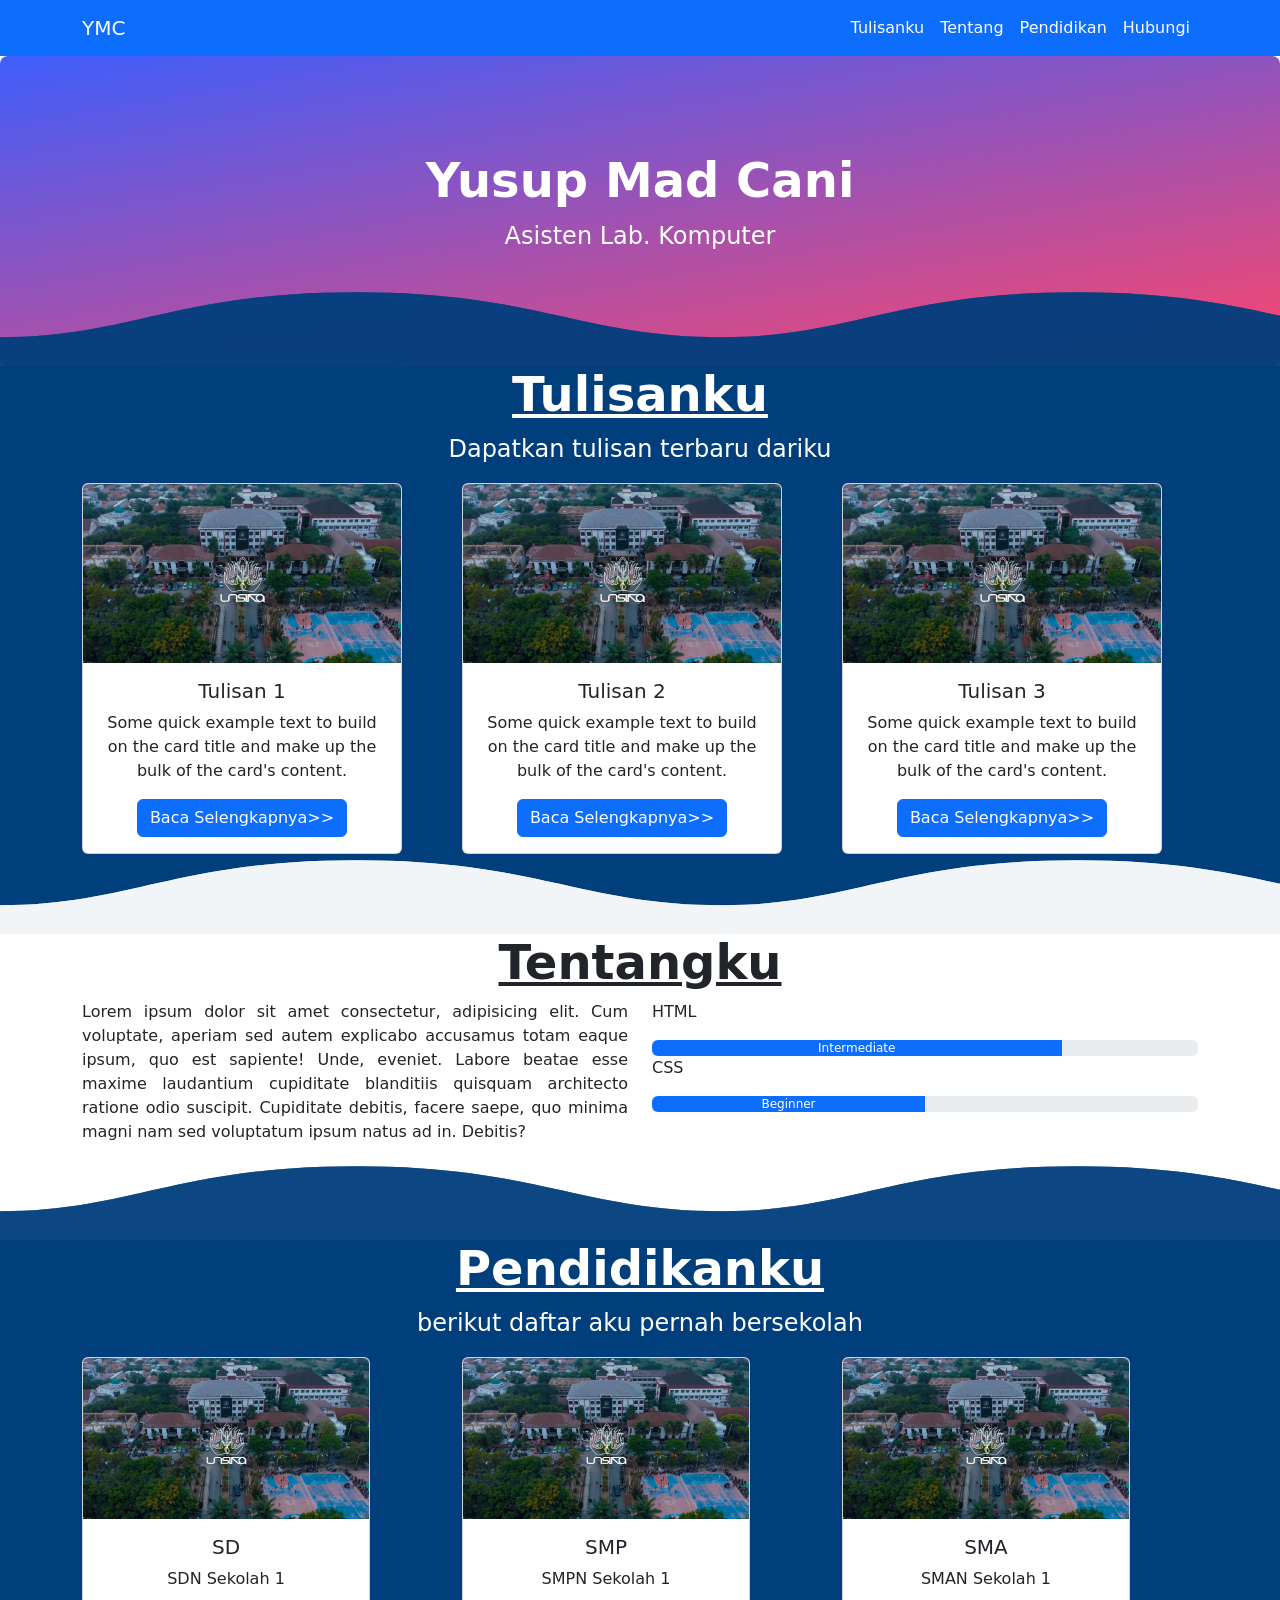
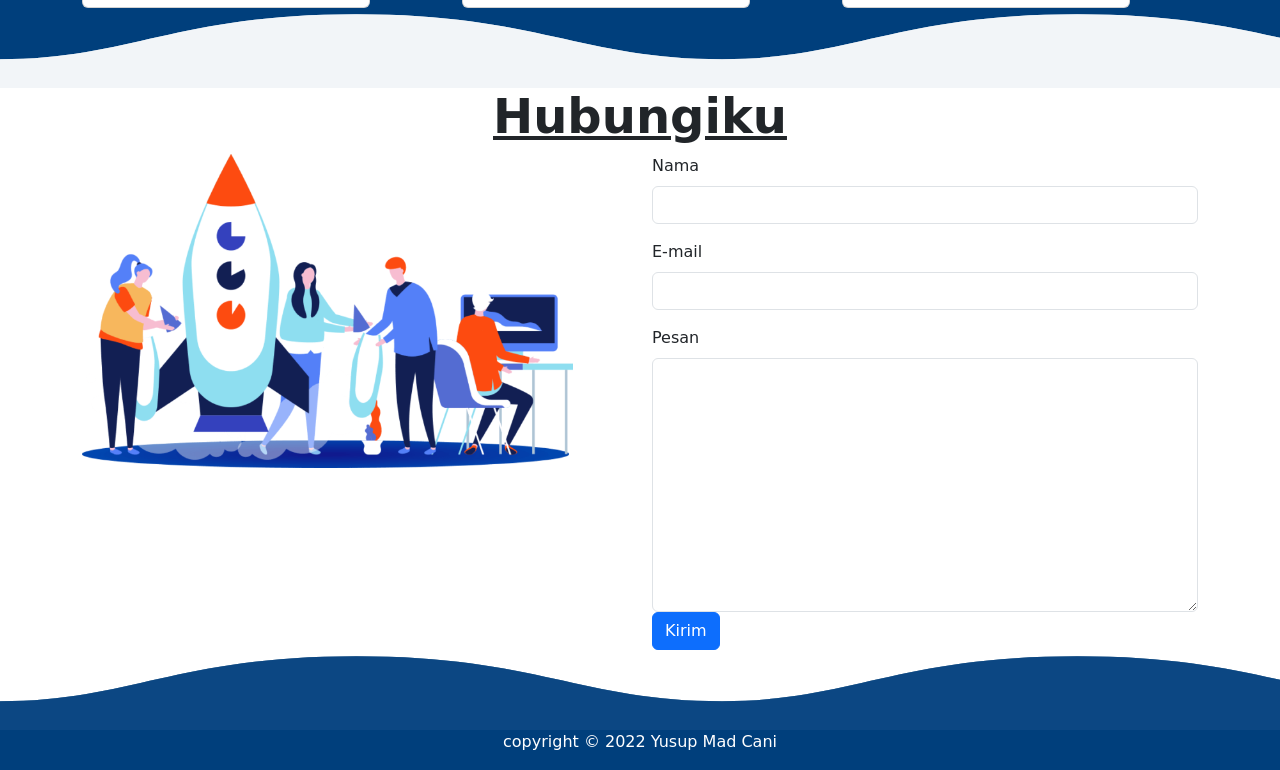
==== index.html @ 6b336295 "Add files via upload Upload file" ====
<!-- @format -->

<!DOCTYPE html>
<html lang="en">
  <head>
    <!-- Required meta tags -->
    <meta charset="utf-8" />
    <meta name="viewport" content="width=device-width, initial-scale=1" />

    <!-- Bootstrap CSS -->
    <link
      href="https://cdn.jsdelivr.net/npm/bootstrap@5.1.3/dist/css/bootstrap.min.css"
      rel="stylesheet"
      integrity="sha384-1BmE4kWBq78iYhFldvKuhfTAU6auU8tT94WrHftjDbrCEXSU1oBoqyl2QvZ6jIW3"
      crossorigin="anonymous"
    />
    <link rel="stylesheet" href="style.css" />
    <title>Yusup Mad Cani</title>
  </head>
  <body>
    <!-- Navbar -->
    <nav class="navbar navbar-expand-lg navbar-dark bg-primary">
      <div class="container-fluid container">
        <a class="navbar-brand" href="#">YMC</a>
        <button
          class="navbar-toggler"
          type="button"
          data-bs-toggle="collapse"
          data-bs-target="#navbarNavAltMarkup"
          aria-controls="navbarNavAltMarkup"
          aria-expanded="false"
          aria-label="Toggle navigation"
        >
          <span class="navbar-toggler-icon"></span>
        </button>
        <div class="collapse navbar-collapse" id="navbarNavAltMarkup">
          <div class="navbar-nav ms-auto">
            <a class="nav-link" href="#tulisanku">Tulisanku</a>
            <a class="nav-link" href="#tentang">Tentang</a>
            <a class="nav-link" href="#pendidikan">Pendidikan</a>
            <a class="nav-link" href="#hubungi">Hubungi</a>
          </div>
        </div>
      </div>
    </nav>

    <!-- Jumbotron -->
    <div class="p-5 mb-4 bg-light rounded-3 Jumbotron">
      <div class="container-fluid py-5 text-center text-white">
        <h1 class="display-5 fw-bold">Yusup Mad Cani</h1>
        <p class="col-md fs-4">Asisten Lab. Komputer</p>
      </div>
    </div>
    <div class="ocean">
      <div class="wave"></div>
      <div class="wave"></div>
      <div class="wave"></div>
    </div>
    <!--End Jumbotron-->

    <!-- Tulisanku -->
    <div class="tulisanku" id="tulisanku">
      <div class="container">
        <div class="row text-center text-white">
          <h1 class="display-5 fw-bold" style="text-decoration: underline">
            Tulisanku
          </h1>
          <p class="fs-4">Dapatkan tulisan terbaru dariku</p>
        </div>
        <div class="row text-center">
          <div class="col-md-4">
            <div class="card" style="width: 20rem">
              <img src="img/gambar1.png" class="card-img-top" alt="..." />
              <div class="card-body">
                <h5 class="card-title">Tulisan 1</h5>
                <p class="card-text">
                  Some quick example text to build on the card title and make up
                  the bulk of the card's content.
                </p>
                <a href="#" class="btn btn-primary">Baca Selengkapnya>></a>
              </div>
            </div>
          </div>
          <div class="col-md-4">
            <div class="card" style="width: 20rem">
              <img src="img/gambar1.png" class="card-img-top" alt="..." />
              <div class="card-body">
                <h5 class="card-title">Tulisan 2</h5>
                <p class="card-text">
                  Some quick example text to build on the card title and make up
                  the bulk of the card's content.
                </p>
                <a href="#" class="btn btn-primary">Baca Selengkapnya>></a>
              </div>
            </div>
          </div>
          <div class="col-md-4">
            <div class="card" style="width: 20rem">
              <img src="img/gambar1.png" class="card-img-top" alt="..." />
              <div class="card-body">
                <h5 class="card-title">Tulisan 3</h5>
                <p class="card-text">
                  Some quick example text to build on the card title and make up
                  the bulk of the card's content.
                </p>
                <a href="#" class="btn btn-primary">Baca Selengkapnya>></a>
              </div>
            </div>
          </div>
        </div>
      </div>
      <div class="ocean2">
        <div class="wave2"></div>
        <div class="wave2"></div>
        <div class="wave2"></div>
      </div>
    </div>
    <!-- Akhir Tulisanku -->

    <!-- Tentang -->
    <div class="tentang" id="tentang">
      <div class="container">
        <div class="row text-center">
          <h1 class="display-5 fw-bold" style="text-decoration: underline">
            Tentangku
          </h1>
        </div>
        <div class="row">
          <div class="col-md-6">
            <p style="text-align: justify !important">
              Lorem ipsum dolor sit amet consectetur, adipisicing elit. Cum
              voluptate, aperiam sed autem explicabo accusamus totam eaque
              ipsum, quo est sapiente! Unde, eveniet. Labore beatae esse maxime
              laudantium cupiditate blanditiis quisquam architecto ratione odio
              suscipit. Cupiditate debitis, facere saepe, quo minima magni nam
              sed voluptatum ipsum natus ad in. Debitis?
            </p>
          </div>
          <div class="col-md-6">
            <p>HTML</p>
            <div class="progress">
              <div
                class="progress-bar"
                role="progressbar"
                style="width: 75%"
                aria-valuenow="75"
                aria-valuemin="0"
                aria-valuemax="100"
              >
                Intermediate
              </div>
            </div>
            <p>CSS</p>
            <div class="progress">
              <div
                class="progress-bar"
                role="progressbar"
                style="width: 50%"
                aria-valuenow="50"
                aria-valuemin="0"
                aria-valuemax="100"
              >
                Beginner
              </div>
            </div>
          </div>
        </div>
      </div>
      <div class="ocean2">
        <div class="wave"></div>
        <div class="wave"></div>
        <div class="wave"></div>
      </div>
    </div>
    <!-- Akhir Tentang -->

    <!-- Pendidikan -->
    <div class="Pendidikan" id="pendidikan">
      <div class="container">
        <div class="row text-center text-white">
          <h1 class="display-5 fw-bold" style="text-decoration: underline">
            Pendidikanku
          </h1>
          <p class="fs-4">berikut daftar aku pernah bersekolah</p>
        </div>
        <div class="row text-center">
          <div class="col-md-4">
            <div class="card" style="width: 18rem">
              <img src="img/gambar1.png" class="card-img-top" alt="..." />
              <div class="card-body">
                <h5 class="card-title">SD</h5>
                <p class="card-text">SDN Sekolah 1</p>
              </div>
            </div>
          </div>
          <div class="col-md-4">
            <div class="card" style="width: 18rem">
              <img src="img/gambar1.png" class="card-img-top" alt="..." />
              <div class="card-body">
                <h5 class="card-title">SMP</h5>
                <p class="card-text">SMPN Sekolah 1</p>
              </div>
            </div>
          </div>
          <div class="col-md-4">
            <div class="card" style="width: 18rem">
              <img src="img/gambar1.png" class="card-img-top" alt="..." />
              <div class="card-body">
                <h5 class="card-title">SMA</h5>
                <p class="card-text">SMAN Sekolah 1</p>
              </div>
            </div>
          </div>
        </div>
      </div>
      <div class="ocean2">
        <div class="wave2"></div>
        <div class="wave2"></div>
        <div class="wave2"></div>
      </div>
    </div>
    <!-- Akhir Pendidikan -->
    <!-- Hubungiku -->
    <div class="hubungi" id="hubungi">
      <div class="container">
        <div class="row text-center">
          <h1 class="display-5 fw-bold" style="text-decoration: underline">
            Hubungiku
          </h1>
        </div>
        <div class="row">
          <div class="col-md-6">
            <img src="img/gambar2.png" alt="" width="90%" />
          </div>
          <div class="col-md-6">
            <form>
              <div class="mb-3">
                <label for="exampleInputEmail1" class="form-label">Nama</label>
                <input
                  type="text"
                  class="form-control"
                  id="exampleInputEmail1"
                  aria-describedby="emailHelp"
                />
              </div>
              <div class="mb-3">
                <label for="exampleInputPassword1" class="form-label"
                  >E-mail</label
                >
                <input
                  type="email"
                  class="form-control"
                  id="exampleInputPassword1"
                />
              </div>
              <label for="exampleInputEmail1" class="form-label">Pesan</label>
              <textarea
                class="form-control"
                name="pesan"
                id="pesan"
                cols="30"
                rows="10"
              ></textarea>
              <button type="submit" class="btn btn-primary">Kirim</button>
            </form>
          </div>
        </div>
      </div>
      <div class="ocean2">
        <div class="wave"></div>
        <div class="wave"></div>
        <div class="wave"></div>
      </div>
    </div>
    <!-- Hubungiku -->
    <footer>
      <div class="row text-center text-white">
        <p>copyright &copy; 2022 Yusup Mad Cani</p>
      </div>
    </footer>

    <!-- Option 1: Bootstrap Bundle with Popper -->
    <script
      src="https://cdn.jsdelivr.net/npm/bootstrap@5.1.3/dist/js/bootstrap.bundle.min.js"
      integrity="sha384-ka7Sk0Gln4gmtz2MlQnikT1wXgYsOg+OMhuP+IlRH9sENBO0LRn5q+8nbTov4+1p"
      crossorigin="anonymous"
    ></script>
  </body>
</html>
---- style.css ----
/** @format */
body {
  overflow-x: hidden !important;
}

.nav-link {
  color: #fff !important;
}

.Jumbotron {
  background: rgb(63, 94, 251);
  background: linear-gradient(
    170deg,
    rgba(63, 94, 251, 1) 0%,
    rgba(252, 70, 107, 1) 100%
  );
}

.ocean {
  height: 80px; /* change the height of the waves here */
  width: 100%;
  position: relative;
  bottom: 0;
  left: 0;
  right: 0;
  overflow-x: hidden;
  margin-top: -104px !important;
}
.ocean2 {
  height: 80px; /* change the height of the waves here */
  width: 100%;
  position: relative;
  bottom: 0;
  left: 0;
  right: 0;
  overflow-x: hidden;
}

.wave2 {
  background: url("data:image/svg+xml,%3Csvg xmlns='http://www.w3.org/2000/svg' viewBox='0 0 800 88.7'%3E%3Cpath d='M800 56.9c-155.5 0-204.9-50-405.5-49.9-200 0-250 49.9-394.5 49.9v31.8h800v-.2-31.6z' fill='%23fff'/%3E%3C/svg%3E");
  position: absolute;
  width: 200%;
  height: 100%;
  animation: wave 10s -3s linear infinite;
  transform: translate3d(0, 0, 0);
  opacity: 0.8;
}
.wave {
  background: url("data:image/svg+xml,%3Csvg xmlns='http://www.w3.org/2000/svg' viewBox='0 0 800 88.7'%3E%3Cpath d='M800 56.9c-155.5 0-204.9-50-405.5-49.9-200 0-250 49.9-394.5 49.9v31.8h800v-.2-31.6z' fill='%23003F7C'/%3E%3C/svg%3E");
  position: absolute;
  width: 200%;
  height: 100%;
  animation: wave 10s -3s linear infinite;
  transform: translate3d(0, 0, 0);
  opacity: 0.8;
}

.wave:nth-of-type(2),
.wave2:nth-of-type(2) {
  bottom: 0;
  animation: wave 18s linear reverse infinite;
  opacity: 0.5;
}

.wave:nth-of-type(3),
.wave2:nth-of-type(3) {
  bottom: 0;
  animation: wave 20s -1s linear infinite;
  opacity: 0.5;
}

@keyframes wave {
  0% {
    transform: translateX(0);
  }
  50% {
    transform: translateX(-25%);
  }
  100% {
    transform: translateX(-50%);
  }
}

@keyframes wave2 {
  0% {
    transform: translateX(0);
  }
  50% {
    transform: translateX(-25%);
  }
  100% {
    transform: translateX(-50%);
  }
}

.tulisanku,
.Pendidikan,
footer {
  background-color: #003f7c;
}
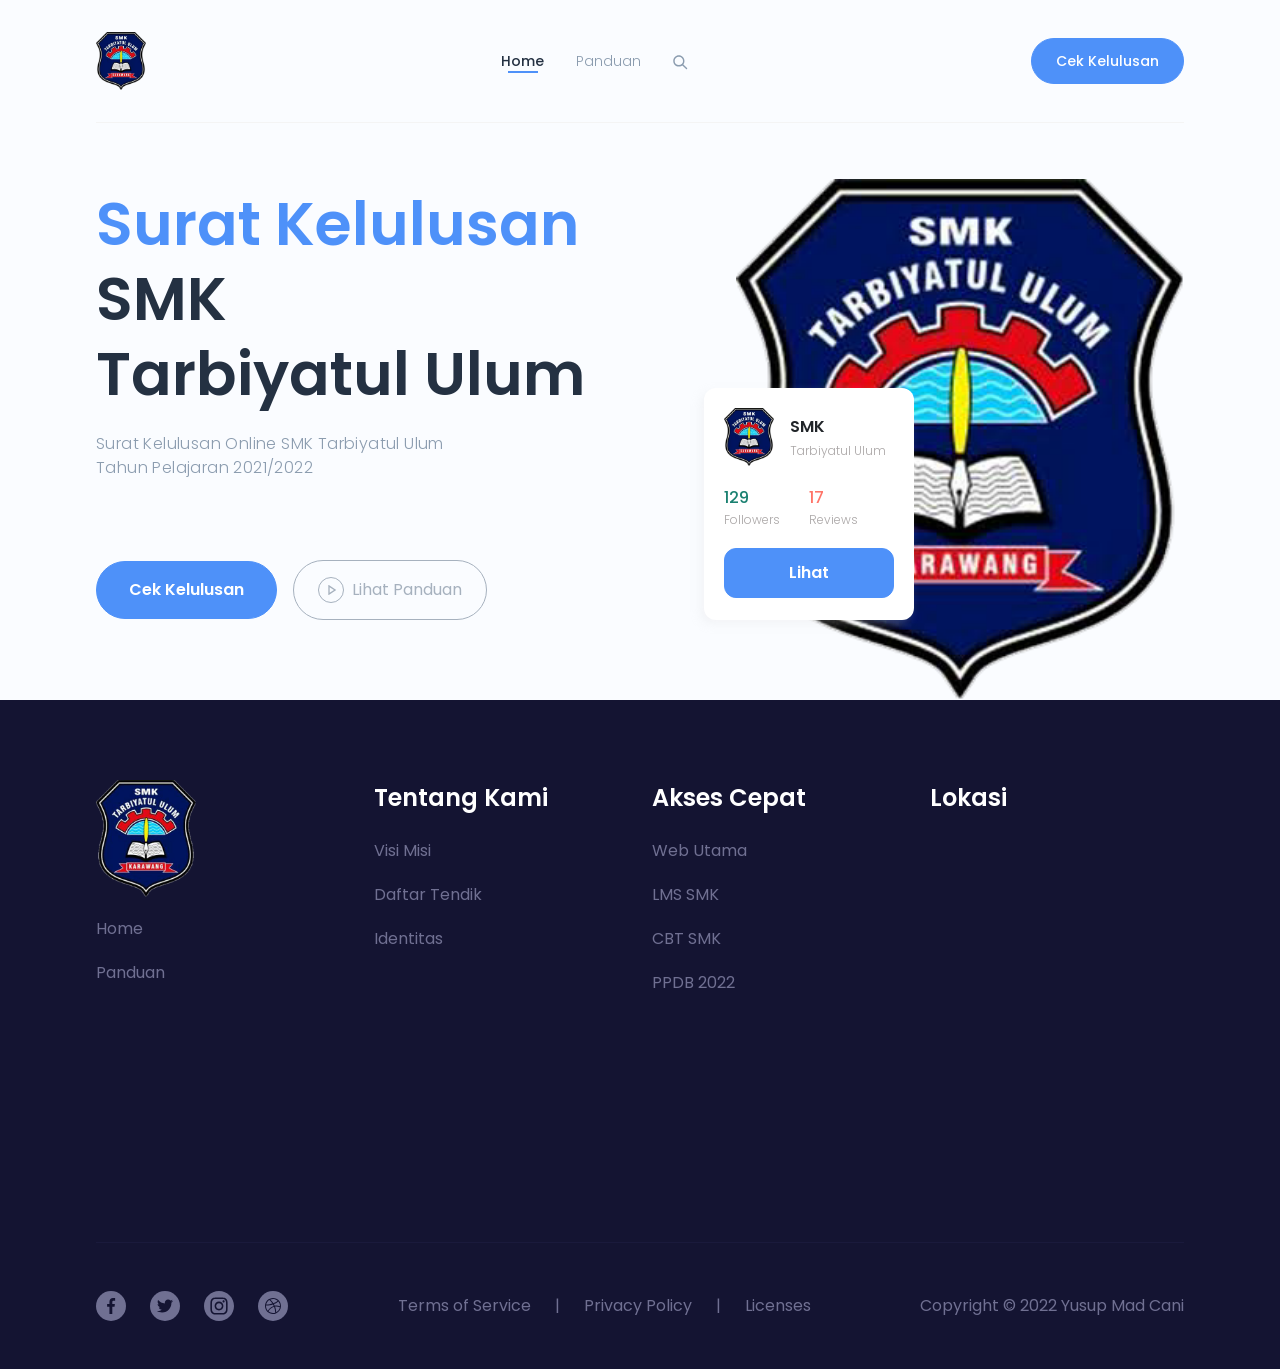
==== commit 732b6e5b: "Add files via upload" ====
--- a/index.html
+++ b/index.html
@@ -3,286 +3,1066 @@
 <!DOCTYPE html>
 <html lang="en">
   <head>
-    <!-- Required meta tags -->
-    <meta charset="utf-8" />
-    <meta name="viewport" content="width=device-width, initial-scale=1" />
-
-    <!-- Bootstrap CSS -->
+    <meta charset="UTF-8" />
+    <meta name="viewport" content="width=device-width, initial-scale=1.0" />
+    <link rel="shortcut icon" href="img/logo.png" />
+    <meta
+      name="keywords"
+      content="SKL SMK Tarbiyatul Ulum, SMK Tarbiyatul Ulum, SKL, Tarum"
+    />
+    <meta
+      name="description"
+      content="Surat Kelulusan SMK Tarbiyatul Ulum Tahun Pelajaran 2021/2022"
+    />
+    <title>SKL - SMK Tarbiyatul Ulum</title>
     <link
-      href="https://cdn.jsdelivr.net/npm/bootstrap@5.1.3/dist/css/bootstrap.min.css"
+      href="https://cdn.jsdelivr.net/npm/bootstrap@5.0.0-beta2/dist/css/bootstrap.min.css"
       rel="stylesheet"
-      integrity="sha384-1BmE4kWBq78iYhFldvKuhfTAU6auU8tT94WrHftjDbrCEXSU1oBoqyl2QvZ6jIW3"
+      integrity="sha384-BmbxuPwQa2lc/FVzBcNJ7UAyJxM6wuqIj61tLrc4wSX0szH/Ev+nYRRuWlolflfl"
       crossorigin="anonymous"
     />
-    <link rel="stylesheet" href="style.css" />
-    <title>Yusup Mad Cani</title>
   </head>
   <body>
-    <!-- Navbar -->
-    <nav class="navbar navbar-expand-lg navbar-dark bg-primary">
-      <div class="container-fluid container">
-        <a class="navbar-brand" href="#">YMC</a>
-        <button
-          class="navbar-toggler"
-          type="button"
-          data-bs-toggle="collapse"
-          data-bs-target="#navbarNavAltMarkup"
-          aria-controls="navbarNavAltMarkup"
-          aria-expanded="false"
-          aria-label="Toggle navigation"
-        >
-          <span class="navbar-toggler-icon"></span>
-        </button>
-        <div class="collapse navbar-collapse" id="navbarNavAltMarkup">
-          <div class="navbar-nav ms-auto">
-            <a class="nav-link" href="#tulisanku">Tulisanku</a>
-            <a class="nav-link" href="#tentang">Tentang</a>
-            <a class="nav-link" href="#pendidikan">Pendidikan</a>
-            <a class="nav-link" href="#hubungi">Hubungi</a>
-          </div>
-        </div>
-      </div>
-    </nav>
-
-    <!-- Jumbotron -->
-    <div class="p-5 mb-4 bg-light rounded-3 Jumbotron">
-      <div class="container-fluid py-5 text-center text-white">
-        <h1 class="display-5 fw-bold">Yusup Mad Cani</h1>
-        <p class="col-md fs-4">Asisten Lab. Komputer</p>
-      </div>
-    </div>
-    <div class="ocean">
-      <div class="wave"></div>
-      <div class="wave"></div>
-      <div class="wave"></div>
-    </div>
-    <!--End Jumbotron-->
-
-    <!-- Tulisanku -->
-    <div class="tulisanku" id="tulisanku">
-      <div class="container">
-        <div class="row text-center text-white">
-          <h1 class="display-5 fw-bold" style="text-decoration: underline">
-            Tulisanku
-          </h1>
-          <p class="fs-4">Dapatkan tulisan terbaru dariku</p>
-        </div>
-        <div class="row text-center">
-          <div class="col-md-4">
-            <div class="card" style="width: 20rem">
-              <img src="img/gambar1.png" class="card-img-top" alt="..." />
-              <div class="card-body">
-                <h5 class="card-title">Tulisan 1</h5>
-                <p class="card-text">
-                  Some quick example text to build on the card title and make up
-                  the bulk of the card's content.
-                </p>
-                <a href="#" class="btn btn-primary">Baca Selengkapnya>></a>
+    <section
+      class="h-100 w-100"
+      style="
+        box-sizing: border-box;
+        position: relative;
+        background-color: #fafcff;
+      "
+    >
+      <style>
+        @import url("https://fonts.googleapis.com/css2?family=Poppins:ital,wght@0,100;0,200;0,300;0,400;0,500;0,600;0,700;0,800;0,900;1,100;1,200;1,300;1,400;1,500;1,600;1,700;1,800;1,900&display=swap");
+
+        .header-3-3 .modal-backdrop.show {
+          background-color: #000;
+          opacity: 0.6;
+        }
+
+        .header-3-3 .modal-item.modal {
+          top: 2rem;
+        }
+
+        .header-3-3 .navbar {
+          padding: 2rem 2rem;
+        }
+
+        .header-3-3 .navbar-light .navbar-nav .nav-link {
+          font: 300 0.875rem/1.5rem Poppins, sans-serif;
+          color: #8b9caf;
+          padding: 0rem 1.25rem 0rem 0rem;
+          margin-right: 0;
+          margin-left: 0;
+        }
+
+        .header-3-3 .navbar-light .navbar-nav .nav-link:hover {
+          font: 500 0.875rem/1.5rem Poppins, sans-serif;
+          color: #243142;
+        }
+
+        .header-3-3 .navbar-light .navbar-nav .active {
+          position: relative;
+          width: fit-content;
+        }
+
+        .header-3-3 .navbar-light .navbar-nav .active > .nav-link,
+        .header-3-3 .navbar-light .navbar-nav .nav-link.active,
+        .header-3-3 .navbar-light .navbar-nav .nav-link.show,
+        .header-3-3 .navbar-light .navbar-nav .show > .nav-link {
+          font-weight: 500;
+        }
+
+        .header-3-3 .navbar-light .navbar-toggler-icon {
+          background-image: urlurl(
+            "data:image/svg+xml,%3csvg xmlns='http://www.w3.org/2000/svg' viewBox='0 0 30 30'%3e%3cpath stroke='rgba%280, 0, 0, 0.55%29' stroke-linecap='round' stroke-miterlimit='10' stroke-width='2' d='M4 7h22M4 15h22M4 23h22'/%3e%3c/svg%3e"
+          );
+        }
+
+        .header-3-3 .btn:focus,
+        .header-3-3 .btn:active {
+          outline: none !important;
+        }
+
+        .header-3-3 .btn-fill {
+          font: 500 0.875rem/1.25rem Poppins, sans-serif;
+          border: 1px solid #4e91f9;
+          background-color: #4e91f9;
+          border-radius: 999px;
+          padding: 0.75rem 1.5rem;
+          transition: 0.3s;
+        }
+
+        .header-3-3 .btn-fill:hover {
+          background-color: #6da4f9;
+          border: 1px solid #6da4f9;
+        }
+
+        .header-3-3 .btn-no-fill {
+          font: 500 0.875rem/1.25rem Poppins, sans-serif;
+          color: #8b9caf;
+          padding: 0.75rem 2rem;
+        }
+
+        .header-3-3 .btn-no-fill:hover {
+          color: #243142;
+        }
+
+        .header-3-3 .modal-item .modal-dialog .modal-content {
+          border-radius: 8px;
+        }
+
+        .header-3-3 .responsive li {
+          padding: 1rem;
+        }
+
+        .header-3-3 .hr {
+          padding-left: 2rem;
+          padding-right: 2rem;
+        }
+
+        .header-3-3 .hero {
+          padding: 4rem 2rem;
+        }
+
+        .header-3-3 .left-column {
+          margin-bottom: 0.75rem;
+          width: 100%;
+        }
+
+        .header-3-3 .title-text-big {
+          font: 600 2.25rem / normal Poppins, sans-serif;
+          margin-bottom: 1.25rem;
+          color: #243142;
+        }
+
+        .header-3-3 .text-caption {
+          font: 300 1rem/1.5rem Poppins, sans-serif;
+          letter-spacing: 0.025em;
+          color: #8b9caf;
+          margin-bottom: 5rem;
+        }
+
+        .header-3-3 .btn-get {
+          font: 600 1rem/1.5rem Poppins, sans-serif;
+          padding: 1rem 2rem;
+          border-radius: 999px;
+          border: 1px solid #4e91f9;
+          background-color: #4e91f9;
+          transition: 0.3s;
+        }
+
+        .header-3-3 .btn-get:hover {
+          background-color: #6da4f9;
+          border: 1px solid #6da4f9;
+        }
+
+        .header-3-3 .btn-outline {
+          font: 400 1rem/1.5rem Poppins, sans-serif;
+          padding: 1rem 1.5rem;
+          border-radius: 999px;
+          background-color: transparent;
+          border: 1px solid #a6b1be;
+          color: #a6b1be;
+          transition: 0.3s;
+        }
+
+        .header-3-3 .btn-outline:hover {
+          border: 1px solid #6da4f9;
+          color: #6da4f9;
+        }
+
+        .header-3-3 .btn-outline:hover div path {
+          fill: #6da4f9;
+        }
+
+        .header-3-3 .btn-outline:hover div rect {
+          stroke: #6da4f9;
+        }
+
+        .header-3-3 .right-column {
+          width: 100%;
+        }
+
+        .header-3-3 .hero-right {
+          right: 2rem;
+          bottom: 0;
+        }
+
+        .header-3-3 .card-outer {
+          padding-left: 0;
+          z-index: 1;
+        }
+
+        .header-3-3 .card {
+          transition: 0.4s;
+          top: 0px;
+          left: 0px;
+          background-color: #ffffff;
+          padding: 1.25rem;
+          border-radius: 0.75rem;
+          width: 100%;
+          margin-top: 2.5rem;
+          box-shadow: -4px 4px 10px 0px rgba(224, 224, 224, 0.25);
+        }
+
+        .header-3-3 .card:hover {
+          top: -3px;
+          left: -3px;
+          transition: 0.4s;
+          box-shadow: -4px 8px 15px 0px rgba(167, 167, 167, 0.25);
+        }
+
+        .header-3-3 .card-name {
+          font: 600 1rem/1.5rem Poppins, sans-serif;
+          margin-bottom: 0.25rem;
+        }
+
+        .header-3-3 .card-job {
+          font: 300 0.75rem/1rem Poppins, sans-serif;
+          color: #aaa6a6;
+          margin-bottom: 0;
+        }
+
+        .header-3-3 .card-price-left {
+          font: 500 1rem/1.5rem Poppins, sans-serif;
+          margin-bottom: 0.125rem;
+          color: #1b8171;
+        }
+
+        .header-3-3 .card-caption {
+          font: 300 0.75rem/1rem Poppins, sans-serif;
+          color: #aaa6a6;
+          margin-bottom: 0;
+        }
+
+        .header-3-3 .card-price-right {
+          font: 500 1rem/1.5rem Poppins, sans-serif;
+          margin-bottom: 0.125rem;
+          color: #ff7468;
+        }
+
+        .header-3-3 .btn-hire {
+          font: 600 1rem/1.5rem Poppins, sans-serif;
+          padding: 0.75rem 4rem;
+          border-radius: 0.75rem;
+          margin-bottom: 0.125rem;
+          border: 1px solid #4e91f9;
+          background-color: #4e91f9;
+          transition: 0.3s;
+        }
+
+        .header-3-3 .btn-hire:hover {
+          background-color: #6da4f9;
+          border: 1px solid #6da4f9;
+        }
+
+        .header-3-3 .form {
+          border-radius: 999px;
+          background-color: #eef4fd;
+          box-sizing: border-box;
+          font-size: 14px;
+          padding: 0rem 1rem;
+          padding-right: 0.5rem;
+          outline: none;
+        }
+
+        .header-3-3 .form div input[type="text"] {
+          background-color: #eef4fd;
+          box-sizing: border-box;
+          font-size: 14px;
+          padding: 0rem 0.5rem;
+          outline: none;
+          width: 100%;
+        }
+
+        .header-3-3 .center-search {
+          bottom: 0.5rem;
+        }
+
+        @media (min-width: 576px) {
+          .header-3-3 .modal-item .modal-dialog {
+            max-width: 95%;
+            border-radius: 12px;
+          }
+
+          .header-3-3 .navbar {
+            padding: 2rem;
+          }
+
+          .header-3-3 .title-text-big {
+            font-size: 3rem;
+            line-height: 1.2;
+          }
+        }
+
+        @media (min-width: 768px) {
+          .header-3-3 .navbar {
+            padding: 2rem 4rem;
+          }
+
+          .header-3-3 .hr {
+            padding-left: 4rem;
+            padding-right: 4rem;
+          }
+
+          .header-3-3 .hero {
+            padding: 4rem;
+          }
+
+          .header-3-3 .left-column {
+            margin-bottom: 3rem;
+          }
+
+          .header-3-3 .hero-right {
+            right: 4rem;
+          }
+
+          .header-3-3 .card {
+            margin-left: auto;
+            margin-top: 0;
+          }
+        }
+
+        @media (min-width: 992px) {
+          .header-3-3 .navbar-light .navbar-nav .active:before {
+            content: "";
+            position: absolute;
+            margin-left: auto;
+            margin-right: auto;
+            left: 0;
+            right: 0;
+            text-align: center;
+            bottom: 0;
+            height: 0px;
+            width: 80%;
+            /* or 100px */
+            border-bottom: 2px solid #4e91f9;
+          }
+
+          .header-3-3 .navbar {
+            padding: 2rem 6rem;
+          }
+
+          .header-3-3 .navbar-light .navbar-nav .nav-link {
+            padding: 0;
+            margin-right: 1rem;
+            margin-left: 1rem;
+          }
+
+          .header-3-3 .navbar-light .navbar-nav .active:before {
+            width: 40%;
+          }
+
+          .header-3-3 .hr {
+            padding-left: 6rem;
+            padding-right: 6rem;
+          }
+
+          .header-3-3 .hero {
+            padding: 4rem 6rem 5rem;
+          }
+
+          .header-3-3 .left-column {
+            width: 50%;
+            margin-bottom: 0;
+          }
+
+          .header-3-3 .title-text-big {
+            font-size: 3.75rem;
+            line-height: 1.25;
+          }
+
+          .header-3-3 .right-column {
+            width: 50%;
+          }
+
+          .header-3-3 .hero-right {
+            right: 6rem;
+          }
+
+          .header-3-3 .card-outer {
+            padding-left: 4rem;
+          }
+
+          .header-3-3 .center-search {
+            left: 48%;
+            top: 50%;
+            bottom: auto;
+            transform: translate(-48%, -50%);
+          }
+
+          .header-3-3 .form {
+            width: 340px;
+          }
+        }
+
+        @media (max-width: 1023px) {
+          .header-3-3 .form div input[type="text"] {
+            width: 100%;
+          }
+        }
+      </style>
+      <div
+        class="header-3-3 container-xxl mx-auto p-0 position-relative"
+        style="font-family: 'Poppins', sans-serif"
+      >
+        <nav class="navbar navbar-expand-lg navbar-light">
+          <a href="index.html">
+            <img
+              style="margin-right: 0.75rem"
+              src="img/logo.png"
+              alt="Logo SMK"
+              width="50"
+            />
+          </a>
+          <button
+            class="navbar-toggler border-0"
+            type="button"
+            data-bs-toggle="modal"
+            data-bs-target="#targetModal-item"
+          >
+            <span class="navbar-toggler-icon"></span>
+          </button>
+
+          <div
+            class="modal-item modal fade"
+            id="targetModal-item"
+            tabindex="-1"
+            role="dialog"
+            aria-labelledby="targetModalLabel"
+            aria-hidden="true"
+          >
+            <div class="modal-dialog" role="document">
+              <div class="modal-content bg-white border-0">
+                <div
+                  class="modal-header border-0"
+                  style="padding: 2rem; padding-bottom: 0"
+                >
+                  <a class="modal-title" id="targetModalLabel">
+                    <img
+                      style="margin-top: 0.5rem"
+                      src="img/logo.png"
+                      alt="Logo SMK"
+                      width="50"
+                    />
+                  </a>
+                  <button
+                    type="button"
+                    class="close btn-close text-white"
+                    data-bs-dismiss="modal"
+                    aria-label="Close"
+                  ></button>
+                </div>
+                <div
+                  class="modal-body"
+                  style="padding: 2rem; padding-top: 0; padding-bottom: 0"
+                >
+                  <ul class="navbar-nav responsive me-auto mt-2 mt-lg-0">
+                    <li class="nav-item active position-relative">
+                      <a class="nav-link main" style="color: #243142" href="#"
+                        >Home</a
+                      >
+                    </li>
+                    <li class="nav-item position-relative">
+                      <a class="nav-link" href="panduan.html">Panduan</a>
+                    </li>
+                    <li class="nav-item position-relative">
+                      <a
+                        class="nav-link"
+                        data-bs-toggle="collapse"
+                        href="#collapse"
+                        role="button"
+                        aria-expanded="false"
+                        aria-controls="collapse"
+                      >
+                        <svg
+                          width="15"
+                          height="15"
+                          viewBox="0 0 15 15"
+                          fill="none"
+                          xmlns="http://www.w3.org/2000/svg"
+                        >
+                          <path
+                            fill-rule="evenodd"
+                            clip-rule="evenodd"
+                            d="M5.85 1.69346C3.5304 1.69346 1.65 3.57386 1.65 5.89346C1.65 8.21305 3.5304 10.0935 5.85 10.0935C8.1696 10.0935 10.05 8.21305 10.05 5.89346C10.05 3.57386 8.1696 1.69346 5.85 1.69346ZM0.25 5.89346C0.25 2.80066 2.75721 0.293457 5.85 0.293457C8.94279 0.293457 11.45 2.80066 11.45 5.89346C11.45 8.98625 8.94279 11.4935 5.85 11.4935C2.75721 11.4935 0.25 8.98625 0.25 5.89346Z"
+                            fill="#8B9CAF"
+                          />
+                          <path
+                            fill-rule="evenodd"
+                            clip-rule="evenodd"
+                            d="M8.85503 8.89848C9.12839 8.62512 9.57161 8.62512 9.84497 8.89848L14.045 13.0985C14.3183 13.3718 14.3183 13.8151 14.045 14.0884C13.7716 14.3618 13.3284 14.3618 13.055 14.0884L8.85503 9.88843C8.58166 9.61506 8.58166 9.17185 8.85503 8.89848Z"
+                            fill="#8B9CAF"
+                          />
+                        </svg>
+                      </a>
+                      <form
+                        method
+                        class="collapse position-absolute form center-search border-0"
+                        id="collapse"
+                      >
+                        <div class="d-flex">
+                          <input
+                            type="text"
+                            class="rounded-full border-0 focus:outline-none"
+                            placeholder="Search"
+                          />
+                          <button class="btn" type="button">
+                            <svg
+                              style="width: 20px; height: 20px"
+                              data-bs-toggle="collapse"
+                              href="#collapse"
+                              role="button"
+                              aria-expanded="false"
+                              aria-controls="collapse"
+                              fill="none"
+                              stroke="#273B56"
+                              viewBox="0 0 24 24"
+                              xmlns="http://www.w3.org/2000/svg"
+                            >
+                              <path
+                                stroke-linecap="round"
+                                stroke-linejoin="round"
+                                stroke-width="2"
+                                d="M6 18L18 6M6 6l12 12"
+                              ></path>
+                            </svg>
+                          </button>
+                        </div>
+                      </form>
+                    </li>
+                  </ul>
+                </div>
+                <div
+                  class="modal-footer border-0"
+                  style="padding: 2rem; padding-top: 0.75rem"
+                >
+                  <a class="btn btn-fill text-white" href="kelulusan.html"
+                    >Cek Kelulusan</a
+                  >
+                </div>
               </div>
             </div>
           </div>
-          <div class="col-md-4">
-            <div class="card" style="width: 20rem">
-              <img src="img/gambar1.png" class="card-img-top" alt="..." />
-              <div class="card-body">
-                <h5 class="card-title">Tulisan 2</h5>
-                <p class="card-text">
-                  Some quick example text to build on the card title and make up
-                  the bulk of the card's content.
-                </p>
-                <a href="#" class="btn btn-primary">Baca Selengkapnya>></a>
+
+          <div class="collapse navbar-collapse" id="navbarTogglerDemo">
+            <ul class="navbar-nav mx-auto mt-2 mt-lg-0">
+              <li class="nav-item active position-relative">
+                <a class="nav-link main=" style="color: #243142" href="#"
+                  >Home</a
+                >
+              </li>
+              <li class="nav-item position-relative">
+                <a class="nav-link" href="panduan.html">Panduan</a>
+              </li>
+              <li class="nav-item my-auto">
+                <a
+                  class="nav-link"
+                  data-bs-toggle="collapse"
+                  href="#collapse"
+                  role="button"
+                  aria-expanded="false"
+                  aria-controls="collapse"
+                >
+                  <svg
+                    width="15"
+                    height="15"
+                    viewBox="0 0 15 15"
+                    fill="none"
+                    xmlns="http://www.w3.org/2000/svg"
+                  >
+                    <path
+                      fill-rule="evenodd"
+                      clip-rule="evenodd"
+                      d="M5.85 1.69346C3.5304 1.69346 1.65 3.57386 1.65 5.89346C1.65 8.21305 3.5304 10.0935 5.85 10.0935C8.1696 10.0935 10.05 8.21305 10.05 5.89346C10.05 3.57386 8.1696 1.69346 5.85 1.69346ZM0.25 5.89346C0.25 2.80066 2.75721 0.293457 5.85 0.293457C8.94279 0.293457 11.45 2.80066 11.45 5.89346C11.45 8.98625 8.94279 11.4935 5.85 11.4935C2.75721 11.4935 0.25 8.98625 0.25 5.89346Z"
+                      fill="#8B9CAF"
+                    />
+                    <path
+                      fill-rule="evenodd"
+                      clip-rule="evenodd"
+                      d="M8.85503 8.89848C9.12839 8.62512 9.57161 8.62512 9.84497 8.89848L14.045 13.0985C14.3183 13.3718 14.3183 13.8151 14.045 14.0884C13.7716 14.3618 13.3284 14.3618 13.055 14.0884L8.85503 9.88843C8.58166 9.61506 8.58166 9.17185 8.85503 8.89848Z"
+                      fill="#8B9CAF"
+                    />
+                  </svg>
+                </a>
+                <form
+                  class="collapse position-absolute form center-search border-0"
+                  id="collapse"
+                >
+                  <div class="d-flex">
+                    <input
+                      type="text"
+                      class="rounded-full border-0 focus:outline-none"
+                      placeholder="Search"
+                    />
+                    <button class="btn" type="button">
+                      <svg
+                        style="width: 20px; height: 20px"
+                        data-bs-toggle="collapse"
+                        href="#collapse"
+                        role="button"
+                        aria-expanded="false"
+                        aria-controls="collapse"
+                        fill="none"
+                        stroke="#273B56"
+                        viewBox="0 0 24 24"
+                        xmlns="http://www.w3.org/2000/svg"
+                      >
+                        <path
+                          stroke-linecap="round"
+                          stroke-linejoin="round"
+                          stroke-width="2"
+                          d="M6 18L18 6M6 6l12 12"
+                        ></path>
+                      </svg>
+                    </button>
+                  </div>
+                </form>
+              </li>
+            </ul>
+            <a class="btn btn-fill text-white" href="kelulusan.html"
+              >Cek Kelulusan</a
+            >
+          </div>
+        </nav>
+        <div class="hr">
+          <hr
+            style="
+              border-color: #f4f4f4;
+              background-color: #f4f4f4;
+              opacity: 1;
+              margin: 0 !important;
+            "
+          />
+        </div>
+
+        <div>
+          <div class="mx-auto d-flex flex-lg-row flex-column hero">
+            <!-- Left Column -->
+            <div
+              class="left-column flex-lg-grow-1 d-flex flex-column align-items-lg-start text-lg-start align-items-center text-center"
+            >
+              <h1 class="title-text-big">
+                <span style="color: #4e91f9">Surat Kelulusan</span> SMK<br
+                  class="d-lg-block d-none"
+                />
+                Tarbiyatul Ulum
+              </h1>
+              <p class="text-caption">
+                Surat Kelulusan Online SMK Tarbiyatul Ulum<br
+                  class="d-sm-block d-none"
+                />Tahun Pelajaran 2021/2022
+              </p>
+              <div
+                class="d-flex flex-sm-row flex-column align-items-center mx-auto mx-lg-0 justify-content-center gap-3"
+              >
+                <a
+                  class="btn btn-get text-white d-inline-flex"
+                  href="kelulusan.html"
+                >
+                  Cek Kelulusan
+                </a>
+                <a class="btn btn-outline" href="panduan.html">
+                  <div class="d-flex align-items-center">
+                    <svg
+                      class="me-2"
+                      width="26"
+                      height="26"
+                      viewBox="0 0 26 26"
+                      fill="none"
+                      xmlns="http://www.w3.org/2000/svg"
+                    >
+                      <path
+                        d="M15.9295 13L11.6668 10.158V15.842L15.9295 13ZM17.9175 13.2773L10.8515 17.988C10.8013 18.0214 10.743 18.0406 10.6828 18.0434C10.6225 18.0463 10.5627 18.0328 10.5095 18.0044C10.4563 17.9759 10.4119 17.9336 10.3809 17.8818C10.3499 17.8301 10.3335 17.771 10.3335 17.7107V8.28933C10.3335 8.22904 10.3499 8.16988 10.3809 8.11816C10.4119 8.06644 10.4563 8.0241 10.5095 7.99564C10.5627 7.96718 10.6225 7.95367 10.6828 7.95655C10.743 7.95943 10.8013 7.9786 10.8515 8.012L17.9175 12.7227C17.9631 12.7531 18.0006 12.7943 18.0265 12.8427C18.0524 12.8911 18.0659 12.9451 18.0659 13C18.0659 13.0549 18.0524 13.1089 18.0265 13.1573C18.0006 13.2057 17.9631 13.2469 17.9175 13.2773Z"
+                        fill="#A6B1BE"
+                      />
+                      <rect
+                        x="0.5"
+                        y="0.5"
+                        width="25"
+                        height="25"
+                        rx="12.5"
+                        stroke="#A6B1BE"
+                      />
+                    </svg>
+                    Lihat Panduan
+                  </div>
+                </a>
               </div>
             </div>
-          </div>
-          <div class="col-md-4">
-            <div class="card" style="width: 20rem">
-              <img src="img/gambar1.png" class="card-img-top" alt="..." />
-              <div class="card-body">
-                <h5 class="card-title">Tulisan 3</h5>
-                <p class="card-text">
-                  Some quick example text to build on the card title and make up
-                  the bulk of the card's content.
-                </p>
-                <a href="#" class="btn btn-primary">Baca Selengkapnya>></a>
+
+            <!-- Right Column -->
+            <div
+              class="right-column d-flex justify-content-center justify-content-lg-start text-center pe-0"
+            >
+              <img
+                class="position-absolute d-lg-block d-none hero-right"
+                src="img/logo.png"
+                alt=""
+                width="35%"
+              />
+              <div class="d-flex align-items-end card-outer">
+                <div class="mx-auto d-flex flex-wrap align-items-center">
+                  <div
+                    class="card border-0 position-relative d-flex flex-column"
+                  >
+                    <div
+                      class="d-flex align-items-center"
+                      style="margin-bottom: 1.25rem"
+                    >
+                      <div>
+                        <img
+                          style="margin-right: 1rem"
+                          src="img/logo.png"
+                          alt=""
+                          width="50"
+                        />
+                      </div>
+                      <div class="text-start">
+                        <p class="card-name">SMK</p>
+                        <p class="card-job">Tarbiyatul Ulum</p>
+                      </div>
+                    </div>
+                    <div class="row text-start" style="margin-bottom: 1.25rem">
+                      <div class="col-6">
+                        <p class="card-price-left">129</p>
+                        <p class="card-caption">Followers</p>
+                      </div>
+                      <div class="col-6 ps-0">
+                        <p class="card-price-right">17</p>
+                        <p class="card-caption">Reviews</p>
+                      </div>
+                    </div>
+                    <a
+                      href="https://instagram.com/smktarbiyatululum"
+                      class="btn btn-hire text-white"
+                      >Lihat</a
+                    >
+                  </div>
+                </div>
               </div>
             </div>
           </div>
         </div>
       </div>
-      <div class="ocean2">
-        <div class="wave2"></div>
-        <div class="wave2"></div>
-        <div class="wave2"></div>
-      </div>
-    </div>
-    <!-- Akhir Tulisanku -->
-
-    <!-- Tentang -->
-    <div class="tentang" id="tentang">
-      <div class="container">
-        <div class="row text-center">
-          <h1 class="display-5 fw-bold" style="text-decoration: underline">
-            Tentangku
-          </h1>
-        </div>
-        <div class="row">
-          <div class="col-md-6">
-            <p style="text-align: justify !important">
-              Lorem ipsum dolor sit amet consectetur, adipisicing elit. Cum
-              voluptate, aperiam sed autem explicabo accusamus totam eaque
-              ipsum, quo est sapiente! Unde, eveniet. Labore beatae esse maxime
-              laudantium cupiditate blanditiis quisquam architecto ratione odio
-              suscipit. Cupiditate debitis, facere saepe, quo minima magni nam
-              sed voluptatum ipsum natus ad in. Debitis?
-            </p>
-          </div>
-          <div class="col-md-6">
-            <p>HTML</p>
-            <div class="progress">
-              <div
-                class="progress-bar"
-                role="progressbar"
-                style="width: 75%"
-                aria-valuenow="75"
-                aria-valuemin="0"
-                aria-valuemax="100"
-              >
-                Intermediate
+    </section>
+    <section
+      class="h-100 w-100"
+      style="box-sizing: border-box; background-color: #141432"
+    >
+      <style>
+        @import url("https://fonts.googleapis.com/css2?family=Poppins:ital,wght@0,100;0,200;0,300;0,400;0,500;0,600;0,700;0,800;0,900;1,100;1,200;1,300;1,400;1,500;1,600;1,700;1,800;1,900&display=swap");
+
+        .footer-2-3 .list-space {
+          margin-bottom: 1.25rem;
+        }
+
+        .footer-2-3 .footer-text-title {
+          font: 600 1.5rem Poppins, sans-serif;
+          margin-bottom: 1.5rem;
+        }
+
+        .footer-2-3 .list-menu {
+          color: #707092;
+          text-decoration: none !important;
+        }
+
+        .footer-2-3 .list-menu:hover {
+          color: #ffffff;
+        }
+
+        .footer-2-3 hr.hr {
+          margin: 0;
+          border: 0;
+          border-top: 1px solid rgba(46, 46, 90, 1);
+        }
+
+        .footer-2-3 .border-color {
+          color: #707092;
+        }
+
+        .footer-2-3 .footer-link {
+          color: #707092;
+        }
+
+        .footer-2-3 .footer-link:hover {
+          color: #ffffff;
+        }
+
+        .footer-2-3 .social-media-c:hover circle,
+        .footer-2-3 .social-media-p:hover path {
+          fill: #ffffff;
+        }
+
+        .footer-2-3 .footer-info-space {
+          padding-top: 3rem;
+        }
+
+        .footer-2-3 .list-footer {
+          padding: 5rem 1rem 3rem 1rem;
+        }
+
+        .footer-2-3 .info-footer {
+          padding: 0 1rem 3rem;
+        }
+
+        @media (min-width: 576px) {
+          .footer-2-3 .list-footer {
+            padding: 5rem 2rem 3rem 2rem;
+          }
+
+          .footer-2-3 .info-footer {
+            padding: 0 2rem 3rem;
+          }
+        }
+
+        @media (min-width: 768px) {
+          .footer-2-3 .list-footer {
+            padding: 5rem 4rem 6rem 4rem;
+          }
+
+          .footer-2-3 .info-footer {
+            padding: 0 4rem 3rem;
+          }
+        }
+
+        @media (min-width: 992px) {
+          .footer-2-3 .list-footer {
+            padding: 5rem 6rem 6rem 6rem;
+          }
+
+          .footer-2-3 .info-footer {
+            padding: 0 6rem 3rem;
+          }
+        }
+      </style>
+
+      <div
+        class="footer-2-3 container-xxl mx-auto position-relative p-0"
+        style="font-family: 'Poppins', sans-serif"
+      >
+        <div class="list-footer">
+          <div class="row gap-md-0 gap-3">
+            <div class="col-lg-3 col-md-6">
+              <div class="">
+                <div class="list-space">
+                  <img src="img/logo.png" alt="" width="100" />
+                </div>
+                <nav class="list-unstyled">
+                  <li class="list-space">
+                    <a href="index.html" class="list-menu">Home</a>
+                  </li>
+                  <li class="list-space">
+                    <a href="panduan.html" class="list-menu">Panduan</a>
+                  </li>
+                </nav>
               </div>
             </div>
-            <p>CSS</p>
-            <div class="progress">
-              <div
-                class="progress-bar"
-                role="progressbar"
-                style="width: 50%"
-                aria-valuenow="50"
-                aria-valuemin="0"
-                aria-valuemax="100"
-              >
-                Beginner
-              </div>
+            <div class="col-lg-3 col-md-6">
+              <h2 class="footer-text-title text-white">Tentang Kami</h2>
+              <nav class="list-unstyled">
+                <li class="list-space">
+                  <a href="" class="list-menu">Visi Misi</a>
+                </li>
+                <li class="list-space">
+                  <a href="" class="list-menu">Daftar Tendik</a>
+                </li>
+                <li class="list-space">
+                  <a href="" class="list-menu">Identitas</a>
+                </li>
+              </nav>
+            </div>
+            <div class="col-lg-3 col-md-6">
+              <h2 class="footer-text-title text-white">Akses Cepat</h2>
+              <nav class="list-unstyled">
+                <li class="list-space">
+                  <a href="https://smktarbiyatul-ulum.sch.id/" class="list-menu"
+                    >Web Utama</a
+                  >
+                </li>
+                <li class="list-space">
+                  <a
+                    href="https://lms.smktarbiyatul-ulum.sch.id/"
+                    class="list-menu"
+                    >LMS SMK</a
+                  >
+                </li>
+                <li class="list-space">
+                  <a
+                    href="https://ulangan.smktarbiyatul-ulum.sch.id/"
+                    class="list-menu"
+                    >CBT SMK</a
+                  >
+                </li>
+                <li class="list-space">
+                  <a
+                    href="https://ppdb.smktarbiyatul-ulum.sch.id/"
+                    class="list-menu"
+                    >PPDB 2022</a
+                  >
+                </li>
+              </nav>
+            </div>
+            <div class="col-lg-3 col-md-6">
+              <h2 class="footer-text-title text-white">Lokasi</h2>
+              <nav class="list-unstyled">
+                <iframe
+                  src="https://www.google.com/maps/embed?pb=!1m18!1m12!1m3!1d3964.5166812456914!2d107.3235658143125!3d-6.456024564922465!2m3!1f0!2f0!3f0!3m2!1i1024!2i768!4f13.1!3m3!1m2!1s0x2e690ad000000001%3A0x1761b41ebf7e52f0!2sSMK%20Tarbiyatul%20Ulum!5e0!3m2!1sid!2sid!4v1653649168615!5m2!1sid!2sid"
+                  width="100%"
+                  height="300"
+                  style="border: 0"
+                  allowfullscreen=""
+                  loading="lazy"
+                  referrerpolicy="no-referrer-when-downgrade"
+                ></iframe>
+              </nav>
             </div>
           </div>
         </div>
-      </div>
-      <div class="ocean2">
-        <div class="wave"></div>
-        <div class="wave"></div>
-        <div class="wave"></div>
-      </div>
-    </div>
-    <!-- Akhir Tentang -->
-
-    <!-- Pendidikan -->
-    <div class="Pendidikan" id="pendidikan">
-      <div class="container">
-        <div class="row text-center text-white">
-          <h1 class="display-5 fw-bold" style="text-decoration: underline">
-            Pendidikanku
-          </h1>
-          <p class="fs-4">berikut daftar aku pernah bersekolah</p>
-        </div>
-        <div class="row text-center">
-          <div class="col-md-4">
-            <div class="card" style="width: 18rem">
-              <img src="img/gambar1.png" class="card-img-top" alt="..." />
-              <div class="card-body">
-                <h5 class="card-title">SD</h5>
-                <p class="card-text">SDN Sekolah 1</p>
-              </div>
+
+        <div class="border-color info-footer">
+          <div class="">
+            <hr class="hr" />
+          </div>
+          <div
+            class="mx-auto d-flex flex-column flex-lg-row align-items-center footer-info-space gap-4"
+          >
+            <div class="d-flex title-font font-medium align-items-center gap-4">
+              <a href="">
+                <svg
+                  class="social-media-c social-media-left"
+                  width="30"
+                  height="30"
+                  viewBox="0 0 30 30"
+                  fill="none"
+                  xmlns="http://www.w3.org/2000/svg"
+                >
+                  <circle cx="15" cy="15" r="15" fill="#707092" />
+                  <g clip-path="url(#clip0)">
+                    <path
+                      d="M17.6648 9.65667H19.1254V7.11267C18.8734 7.078 18.0068 7 16.9974 7C14.8914 7 13.4488 8.32467 13.4488 10.7593V13H11.1248V15.844H13.4488V23H16.2981V15.8447H18.5281L18.8821 13.0007H16.2974V11.0413C16.2981 10.2193 16.5194 9.65667 17.6648 9.65667Z"
+                      fill="#141432"
+                    />
+                  </g>
+                  <defs>
+                    <clipPath id="clip0">
+                      <rect
+                        width="16"
+                        height="16"
+                        fill="white"
+                        transform="translate(7 7)"
+                      />
+                    </clipPath>
+                  </defs>
+                </svg>
+              </a>
+              <a href="">
+                <svg
+                  class="social-media-c"
+                  width="30"
+                  height="30"
+                  viewBox="0 0 30 30"
+                  fill="none"
+                  xmlns="http://www.w3.org/2000/svg"
+                >
+                  <circle cx="15" cy="15" r="15" fill="#707092" />
+                  <g clip-path="url(#clip0)">
+                    <path
+                      d="M23 10.039C22.405 10.3 21.771 10.473 21.11 10.557C21.79 10.151 22.309 9.513 22.553 8.744C21.919 9.122 21.219 9.389 20.473 9.538C19.871 8.897 19.013 8.5 18.077 8.5C16.261 8.5 14.799 9.974 14.799 11.781C14.799 12.041 14.821 12.291 14.875 12.529C12.148 12.396 9.735 11.089 8.114 9.098C7.831 9.589 7.665 10.151 7.665 10.756C7.665 11.892 8.25 12.899 9.122 13.482C8.595 13.472 8.078 13.319 7.64 13.078C7.64 13.088 7.64 13.101 7.64 13.114C7.64 14.708 8.777 16.032 10.268 16.337C10.001 16.41 9.71 16.445 9.408 16.445C9.198 16.445 8.986 16.433 8.787 16.389C9.212 17.688 10.418 18.643 11.852 18.674C10.736 19.547 9.319 20.073 7.785 20.073C7.516 20.073 7.258 20.061 7 20.028C8.453 20.965 10.175 21.5 12.032 21.5C18.068 21.5 21.368 16.5 21.368 12.166C21.368 12.021 21.363 11.881 21.356 11.742C22.007 11.28 22.554 10.703 23 10.039Z"
+                      fill="#141432"
+                    />
+                  </g>
+                  <defs>
+                    <clipPath id="clip0">
+                      <rect
+                        width="16"
+                        height="16"
+                        fill="white"
+                        transform="translate(7 7)"
+                      />
+                    </clipPath>
+                  </defs>
+                </svg>
+              </a>
+              <a href="">
+                <svg
+                  class="social-media-p"
+                  width="30"
+                  height="30"
+                  viewBox="0 0 30 30"
+                  fill="none"
+                  xmlns="http://www.w3.org/2000/svg"
+                >
+                  <path
+                    d="M17.8711 15C17.8711 16.5857 16.5857 17.8711 15 17.8711C13.4143 17.8711 12.1289 16.5857 12.1289 15C12.1289 13.4143 13.4143 12.1289 15 12.1289C16.5857 12.1289 17.8711 13.4143 17.8711 15Z"
+                    fill="#707092"
+                  />
+                  <path
+                    d="M21.7144 9.92039C21.5764 9.5464 21.3562 9.20789 21.0701 8.93002C20.7923 8.64392 20.454 8.42374 20.0797 8.28572C19.7762 8.16785 19.3203 8.02754 18.4805 7.98932C17.5721 7.94789 17.2997 7.93896 14.9999 7.93896C12.6999 7.93896 12.4275 7.94766 11.5193 7.98909C10.6796 8.02754 10.2234 8.16785 9.92014 8.28572C9.54591 8.42374 9.2074 8.64392 8.92976 8.93002C8.64366 9.20789 8.42348 9.54617 8.28523 9.92039C8.16736 10.2239 8.02705 10.6801 7.98883 11.5198C7.9474 12.428 7.93848 12.7004 7.93848 15.0004C7.93848 17.3002 7.9474 17.5726 7.98883 18.481C8.02705 19.3208 8.16736 19.7767 8.28523 20.0802C8.42348 20.4545 8.64343 20.7927 8.92953 21.0706C9.2074 21.3567 9.54568 21.5769 9.91991 21.7149C10.2234 21.833 10.6796 21.9733 11.5193 22.0115C12.4275 22.053 12.6997 22.0617 14.9997 22.0617C17.3 22.0617 17.5723 22.053 18.4803 22.0115C19.3201 21.9733 19.7762 21.833 20.0797 21.7149C20.8309 21.4251 21.4247 20.8314 21.7144 20.0802C21.8323 19.7767 21.9726 19.3208 22.011 18.481C22.0525 17.5726 22.0612 17.3002 22.0612 15.0004C22.0612 12.7004 22.0525 12.428 22.011 11.5198C21.9728 10.6801 21.8325 10.2239 21.7144 9.92039ZM14.9999 19.4231C12.5571 19.4231 10.5768 17.4431 10.5768 15.0002C10.5768 12.5573 12.5571 10.5773 14.9999 10.5773C17.4426 10.5773 19.4229 12.5573 19.4229 15.0002C19.4229 17.4431 17.4426 19.4231 14.9999 19.4231ZM19.5977 11.4361C19.0269 11.4361 18.5641 10.9733 18.5641 10.4024C18.5641 9.83159 19.0269 9.36879 19.5977 9.36879C20.1685 9.36879 20.6313 9.83159 20.6313 10.4024C20.6311 10.9733 20.1685 11.4361 19.5977 11.4361Z"
+                    fill="#707092"
+                  />
+                  <path
+                    d="M15 0C6.717 0 0 6.717 0 15C0 23.283 6.717 30 15 30C23.283 30 30 23.283 30 15C30 6.717 23.283 0 15 0ZM23.5613 18.5511C23.5197 19.468 23.3739 20.094 23.161 20.6419C22.7135 21.7989 21.7989 22.7135 20.6419 23.161C20.0942 23.3739 19.468 23.5194 18.5513 23.5613C17.6328 23.6032 17.3394 23.6133 15.0002 23.6133C12.6608 23.6133 12.3676 23.6032 11.4489 23.5613C10.5322 23.5194 9.90601 23.3739 9.35829 23.161C8.78334 22.9447 8.26286 22.6057 7.83257 22.1674C7.39449 21.7374 7.05551 21.2167 6.83922 20.6419C6.62636 20.0942 6.48056 19.468 6.4389 18.5513C6.39656 17.6326 6.38672 17.3392 6.38672 15C6.38672 12.6608 6.39656 12.3674 6.43867 11.4489C6.48033 10.532 6.6259 9.90601 6.83876 9.35806C7.05505 8.78334 7.39426 8.26263 7.83257 7.83257C8.26263 7.39426 8.78334 7.05528 9.35806 6.83899C9.90601 6.62613 10.532 6.48056 11.4489 6.43867C12.3674 6.39679 12.6608 6.38672 15 6.38672C17.3392 6.38672 17.6326 6.39679 18.5511 6.4389C19.468 6.48056 20.094 6.62613 20.6419 6.83876C21.2167 7.05505 21.7374 7.39426 22.1677 7.83257C22.6057 8.26286 22.9449 8.78334 23.161 9.35806C23.3741 9.90601 23.5197 10.532 23.5616 11.4489C23.6034 12.3674 23.6133 12.6608 23.6133 15C23.6133 17.3392 23.6034 17.6326 23.5613 18.5511Z"
+                    fill="#707092"
+                  />
+                </svg>
+              </a>
+              <a href="">
+                <svg
+                  class="social-media-c"
+                  width="30"
+                  height="30"
+                  viewBox="0 0 30 30"
+                  fill="none"
+                  xmlns="http://www.w3.org/2000/svg"
+                >
+                  <circle cx="15" cy="15" r="15" fill="#707092" />
+                  <g clip-path="url(#clip0)">
+                    <path
+                      d="M17.9027 22.4467C17.916 22.4427 17.9287 22.4373 17.942 22.4327C26.0853 19.1973 23.8327 7 15 7C10.5673 7 7 10.6133 7 15C7 20.5513 12.6227 24.5127 17.9027 22.4467ZM10.5207 20.3727C11.0887 19.418 12.9267 16.7247 16.064 15.7953C16.72 17.468 17.18 19.4193 17.2253 21.632C14.848 22.4313 12.3407 21.8933 10.5207 20.3727ZM18.2087 21.2147C18.1213 19.0887 17.6873 17.2033 17.0687 15.57C18.4567 15.3533 20.0633 15.498 21.8853 16.228C21.498 18.402 20.108 20.2293 18.2087 21.2147ZM21.99 15.194C19.9833 14.44 18.2147 14.346 16.684 14.638C16.4473 14.1047 16.1987 13.592 15.9353 13.12C18.284 12.182 19.672 11.0387 20.2933 10.4333C21.39 11.7027 22.0413 13.346 21.99 15.194ZM19.5833 9.72133C19.018 10.2593 17.6867 11.346 15.41 12.2347C14.294 10.4693 13.1007 9.224 12.3447 8.52667C14.7633 7.53067 17.5527 7.956 19.5833 9.72133ZM11.3887 9.01533C11.9593 9.51733 13.212 10.7227 14.4207 12.5867C12.7607 13.1213 10.6793 13.514 8.148 13.5693C8.55067 11.64 9.75333 10.0053 11.3887 9.01533ZM8.02133 14.5733C10.8547 14.5273 13.148 14.08 14.9607 13.4747C15.2113 13.914 15.4493 14.3927 15.678 14.89C12.5213 15.8953 10.5487 18.4907 9.79333 19.6627C8.57467 18.3027 7.90267 16.528 8.02133 14.5733Z"
+                      fill="#141432"
+                    />
+                  </g>
+                  <defs>
+                    <clipPath id="clip0">
+                      <rect
+                        width="16"
+                        height="16"
+                        fill="white"
+                        transform="translate(7 7)"
+                      />
+                    </clipPath>
+                  </defs>
+                </svg>
+              </a>
             </div>
-          </div>
-          <div class="col-md-4">
-            <div class="card" style="width: 18rem">
-              <img src="img/gambar1.png" class="card-img-top" alt="..." />
-              <div class="card-body">
-                <h5 class="card-title">SMP</h5>
-                <p class="card-text">SMPN Sekolah 1</p>
-              </div>
-            </div>
-          </div>
-          <div class="col-md-4">
-            <div class="card" style="width: 18rem">
-              <img src="img/gambar1.png" class="card-img-top" alt="..." />
-              <div class="card-body">
-                <h5 class="card-title">SMA</h5>
-                <p class="card-text">SMAN Sekolah 1</p>
-              </div>
-            </div>
+            <nav
+              class="mx-auto d-flex flex-wrap align-items-center justify-content-center gap-4"
+            >
+              <a href="" class="footer-link" style="text-decoration: none"
+                >Terms of Service</a
+              >
+              <span>|</span>
+              <a href="" class="footer-link" style="text-decoration: none"
+                >Privacy Policy</a
+              >
+              <span>|</span>
+              <a href="" class="footer-link" style="text-decoration: none"
+                >Licenses</a
+              >
+            </nav>
+            <nav
+              class="d-flex flex-lg-row flex-column align-items-center justify-content-center"
+            >
+              <p style="margin: 0">Copyright © 2022 Yusup Mad Cani</p>
+            </nav>
           </div>
         </div>
       </div>
-      <div class="ocean2">
-        <div class="wave2"></div>
-        <div class="wave2"></div>
-        <div class="wave2"></div>
-      </div>
-    </div>
-    <!-- Akhir Pendidikan -->
-    <!-- Hubungiku -->
-    <div class="hubungi" id="hubungi">
-      <div class="container">
-        <div class="row text-center">
-          <h1 class="display-5 fw-bold" style="text-decoration: underline">
-            Hubungiku
-          </h1>
-        </div>
-        <div class="row">
-          <div class="col-md-6">
-            <img src="img/gambar2.png" alt="" width="90%" />
-          </div>
-          <div class="col-md-6">
-            <form>
-              <div class="mb-3">
-                <label for="exampleInputEmail1" class="form-label">Nama</label>
-                <input
-                  type="text"
-                  class="form-control"
-                  id="exampleInputEmail1"
-                  aria-describedby="emailHelp"
-                />
-              </div>
-              <div class="mb-3">
-                <label for="exampleInputPassword1" class="form-label"
-                  >E-mail</label
-                >
-                <input
-                  type="email"
-                  class="form-control"
-                  id="exampleInputPassword1"
-                />
-              </div>
-              <label for="exampleInputEmail1" class="form-label">Pesan</label>
-              <textarea
-                class="form-control"
-                name="pesan"
-                id="pesan"
-                cols="30"
-                rows="10"
-              ></textarea>
-              <button type="submit" class="btn btn-primary">Kirim</button>
-            </form>
-          </div>
-        </div>
-      </div>
-      <div class="ocean2">
-        <div class="wave"></div>
-        <div class="wave"></div>
-        <div class="wave"></div>
-      </div>
-    </div>
-    <!-- Hubungiku -->
-    <footer>
-      <div class="row text-center text-white">
-        <p>copyright &copy; 2022 Yusup Mad Cani</p>
-      </div>
-    </footer>
-
-    <!-- Option 1: Bootstrap Bundle with Popper -->
+    </section>
     <script
-      src="https://cdn.jsdelivr.net/npm/bootstrap@5.1.3/dist/js/bootstrap.bundle.min.js"
-      integrity="sha384-ka7Sk0Gln4gmtz2MlQnikT1wXgYsOg+OMhuP+IlRH9sENBO0LRn5q+8nbTov4+1p"
+      src="https://cdn.jsdelivr.net/npm/bootstrap@5.0.0-beta2/dist/js/bootstrap.bundle.min.js"
+      integrity="sha384-b5kHyXgcpbZJO/tY9Ul7kGkf1S0CWuKcCD38l8YkeH8z8QjE0GmW1gYU5S9FOnJ0"
       crossorigin="anonymous"
     ></script>
   </body>
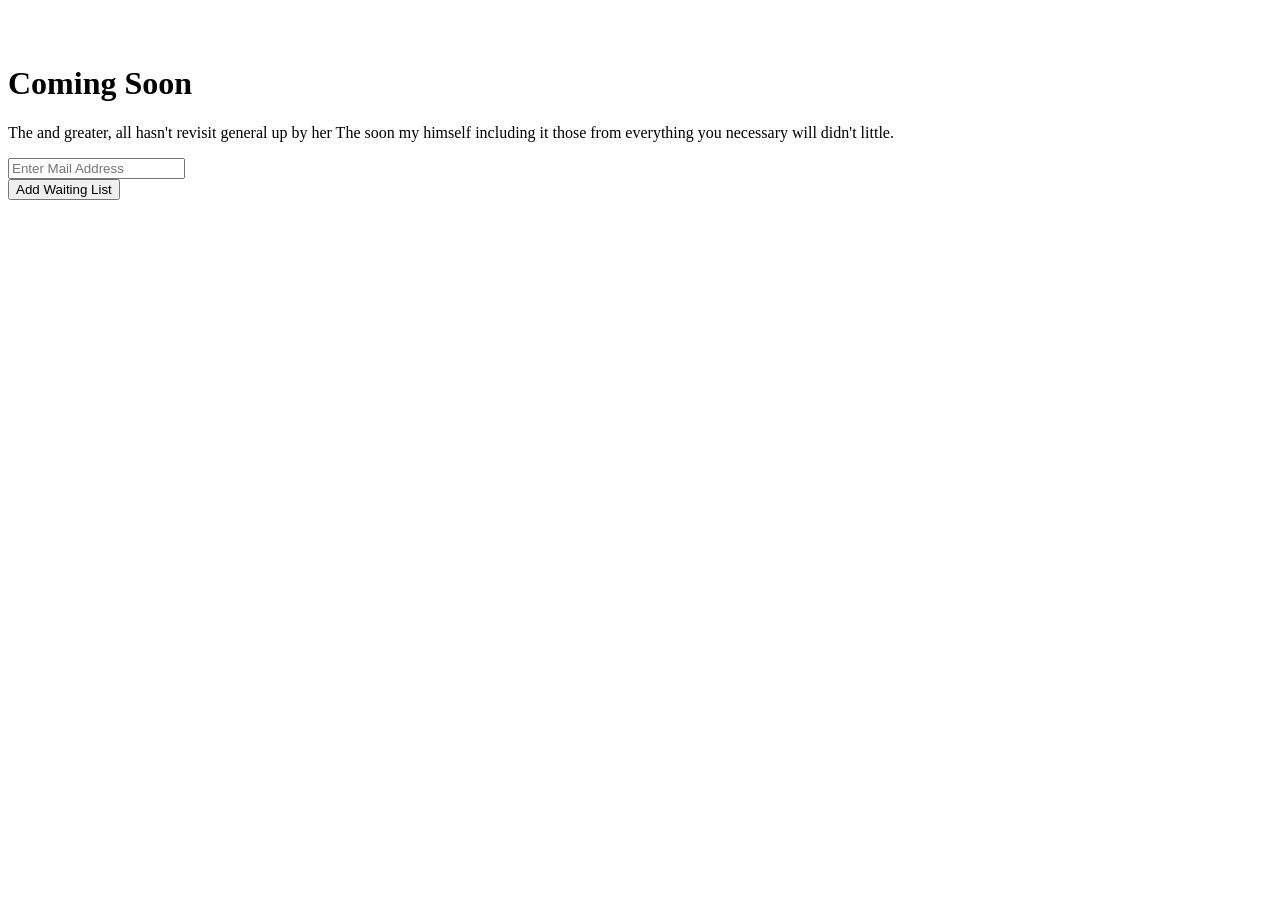
==== commit b3683ddb: "Add files via upload" ====
--- a/index.html
+++ b/index.html
@@ -1,1069 +1,94 @@
-<!-- @format -->
+<!doctype html>
+<html class="no-js" lang="">
+    <head>
+        <meta charset="utf-8">
+        <meta http-equiv="x-ua-compatible" content="ie=edge">
+        <title>Template 14 | SoonLaunch</title>
+        <meta name="description" content="">
+        <meta name="viewport" content="width=device-width, initial-scale=1">
 
-<!DOCTYPE html>
-<html lang="en">
-  <head>
-    <meta charset="UTF-8" />
-    <meta name="viewport" content="width=device-width, initial-scale=1.0" />
-    <link rel="shortcut icon" href="img/logo.png" />
-    <meta
-      name="keywords"
-      content="SKL SMK Tarbiyatul Ulum, SMK Tarbiyatul Ulum, SKL, Tarum"
-    />
-    <meta
-      name="description"
-      content="Surat Kelulusan SMK Tarbiyatul Ulum Tahun Pelajaran 2021/2022"
-    />
-    <title>SKL - SMK Tarbiyatul Ulum</title>
-    <link
-      href="https://cdn.jsdelivr.net/npm/bootstrap@5.0.0-beta2/dist/css/bootstrap.min.css"
-      rel="stylesheet"
-      integrity="sha384-BmbxuPwQa2lc/FVzBcNJ7UAyJxM6wuqIj61tLrc4wSX0szH/Ev+nYRRuWlolflfl"
-      crossorigin="anonymous"
-    />
-  </head>
-  <body>
-    <section
-      class="h-100 w-100"
-      style="
-        box-sizing: border-box;
-        position: relative;
-        background-color: #fafcff;
-      "
-    >
-      <style>
-        @import url("https://fonts.googleapis.com/css2?family=Poppins:ital,wght@0,100;0,200;0,300;0,400;0,500;0,600;0,700;0,800;0,900;1,100;1,200;1,300;1,400;1,500;1,600;1,700;1,800;1,900&display=swap");
+        <meta name="author" content="SoonLaunch">
+		<link rel="shortcut icon" type="image/x-icon" href="assets/img/favicon.png">
+        <!-- Place favicon.ico in the root directory -->
 
-        .header-3-3 .modal-backdrop.show {
-          background-color: #000;
-          opacity: 0.6;
-        }
+		<!-- ========================= CSS here ========================= -->
+		<link rel="stylesheet" href="assets/css/bootstrap-4.5.0.min.css">
+        <link rel="stylesheet" href="assets/css/lineicons.css">
+		<link rel="stylesheet" href="assets/css/animate.css">
+		<link rel="stylesheet" href="assets/css/style.css">
+    </head>
+    <body>
+        <!--[if lte IE 9]>
+            <p class="browserupgrade">You are using an <strong>outdated</strong> browser. Please <a href="https://browsehappy.com/">upgrade your browser</a> to improve your experience and security.</p>
+        <![endif]-->
 
-        .header-3-3 .modal-item.modal {
-          top: 2rem;
-        }
+        <!-- ========================= main-wrapper start ========================= -->
+        <main class="main-14">
+            <div class="main-wrapper demo-14">
+                <!-- shapes start  -->
+                <img src="assets/img/shape-1.svg" alt="" class="shape shape-1">
+                <img src="assets/img/shape-2.svg" alt="" class="shape shape-2">
+                <img src="assets/img/shape-3.svg" alt="" class="shape shape-3">
+                <img src="assets/img/shape-4.svg" alt="" class="shape shape-4">
+                <img src="assets/img/shape-5.svg" alt="" class="shape shape-5">
+                <img src="assets/img/shape-6.svg" alt="" class="shape shape-6">
+                <!-- shapes end  -->
+                <div class="container">
+                    <div class="row align-items-center">
+                        <div class="col-xl-5 col-lg-6 col-md-6">
+                            <!-- img-wrapper start  -->
+                            <div class="img-wrapper wow fadeInLeft" data-wow-delay=".2s">
+                                <img src="assets/img/img-1.svg" alt="">
+                            </div>
+                            <!-- img-wrapper end  -->
+                        </div>
+                        <div class="col-xl-7 col-lg-6 col-md-6 odd-col">
+                            <!-- content-wrapper start  -->
+                            <div class="content-wrapper">
+                                <h1 class="wow fadeInDown" data-wow-delay=".2s">Coming Soon</h1>
+                                <p class="wow fadeInUp" data-wow-delay=".4s">The and greater, all hasn't revisit general up by her The soon my himself including it those
+                                    from everything you necessary will didn't little.</p>
+        
+                                <div class="wow fadeInLeft" data-wow-delay=".2s" data-countdown="2020/10/14"></div>
+                                <!-- countdown ed  -->
 
-        .header-3-3 .navbar {
-          padding: 2rem 2rem;
-        }
+                                <!-- sunscribe-form start  -->
+                                <form
+                                    action="https://soonlaunch.us18.list-manage.com/subscribe/post?u=4dbefd9d3a1d6a570020b1e85&amp;id=e16d098ae8"
+                                    method="post" id="subscribe-form" name="subscribe-form"
+                                    class="subscribe-form subscribe-form-1 validate wow fadeInDown" data-wow-delay=".6s"
+                                    target="_blank" novalidate="">
+                                    <input type="email" name="EMAIL" id="EMAIL" class="required email"
+                                        placeholder="Enter Mail Address">
 
-        .header-3-3 .navbar-light .navbar-nav .nav-link {
-          font: 300 0.875rem/1.5rem Poppins, sans-serif;
-          color: #8b9caf;
-          padding: 0rem 1.25rem 0rem 0rem;
-          margin-right: 0;
-          margin-left: 0;
-        }
+                                    <div id="mce-responses" class="clear">
+                                        <div class="response" id="mce-error-response" style="display:none"></div>
+                                        <div class="response" id="mce-success-response" style="display:none"></div>
+                                    </div>
+                                    <!-- real people should not fill this in and expect good things - do not remove this or risk form bot signups-->
+                                    <div style="position: absolute; left: -5000px;" aria-hidden="true"><input
+                                        type="text" name="b_4dbefd9d3a1d6a570020b1e85_e16d098ae8" tabindex="-1"
+                                        value=""></div>
 
-        .header-3-3 .navbar-light .navbar-nav .nav-link:hover {
-          font: 500 0.875rem/1.5rem Poppins, sans-serif;
-          color: #243142;
-        }
-
-        .header-3-3 .navbar-light .navbar-nav .active {
-          position: relative;
-          width: fit-content;
-        }
-
-        .header-3-3 .navbar-light .navbar-nav .active > .nav-link,
-        .header-3-3 .navbar-light .navbar-nav .nav-link.active,
-        .header-3-3 .navbar-light .navbar-nav .nav-link.show,
-        .header-3-3 .navbar-light .navbar-nav .show > .nav-link {
-          font-weight: 500;
-        }
-
-        .header-3-3 .navbar-light .navbar-toggler-icon {
-          background-image: urlurl(
-            "data:image/svg+xml,%3csvg xmlns='http://www.w3.org/2000/svg' viewBox='0 0 30 30'%3e%3cpath stroke='rgba%280, 0, 0, 0.55%29' stroke-linecap='round' stroke-miterlimit='10' stroke-width='2' d='M4 7h22M4 15h22M4 23h22'/%3e%3c/svg%3e"
-          );
-        }
-
-        .header-3-3 .btn:focus,
-        .header-3-3 .btn:active {
-          outline: none !important;
-        }
-
-        .header-3-3 .btn-fill {
-          font: 500 0.875rem/1.25rem Poppins, sans-serif;
-          border: 1px solid #4e91f9;
-          background-color: #4e91f9;
-          border-radius: 999px;
-          padding: 0.75rem 1.5rem;
-          transition: 0.3s;
-        }
-
-        .header-3-3 .btn-fill:hover {
-          background-color: #6da4f9;
-          border: 1px solid #6da4f9;
-        }
-
-        .header-3-3 .btn-no-fill {
-          font: 500 0.875rem/1.25rem Poppins, sans-serif;
-          color: #8b9caf;
-          padding: 0.75rem 2rem;
-        }
-
-        .header-3-3 .btn-no-fill:hover {
-          color: #243142;
-        }
-
-        .header-3-3 .modal-item .modal-dialog .modal-content {
-          border-radius: 8px;
-        }
-
-        .header-3-3 .responsive li {
-          padding: 1rem;
-        }
-
-        .header-3-3 .hr {
-          padding-left: 2rem;
-          padding-right: 2rem;
-        }
-
-        .header-3-3 .hero {
-          padding: 4rem 2rem;
-        }
-
-        .header-3-3 .left-column {
-          margin-bottom: 0.75rem;
-          width: 100%;
-        }
-
-        .header-3-3 .title-text-big {
-          font: 600 2.25rem / normal Poppins, sans-serif;
-          margin-bottom: 1.25rem;
-          color: #243142;
-        }
-
-        .header-3-3 .text-caption {
-          font: 300 1rem/1.5rem Poppins, sans-serif;
-          letter-spacing: 0.025em;
-          color: #8b9caf;
-          margin-bottom: 5rem;
-        }
-
-        .header-3-3 .btn-get {
-          font: 600 1rem/1.5rem Poppins, sans-serif;
-          padding: 1rem 2rem;
-          border-radius: 999px;
-          border: 1px solid #4e91f9;
-          background-color: #4e91f9;
-          transition: 0.3s;
-        }
-
-        .header-3-3 .btn-get:hover {
-          background-color: #6da4f9;
-          border: 1px solid #6da4f9;
-        }
-
-        .header-3-3 .btn-outline {
-          font: 400 1rem/1.5rem Poppins, sans-serif;
-          padding: 1rem 1.5rem;
-          border-radius: 999px;
-          background-color: transparent;
-          border: 1px solid #a6b1be;
-          color: #a6b1be;
-          transition: 0.3s;
-        }
-
-        .header-3-3 .btn-outline:hover {
-          border: 1px solid #6da4f9;
-          color: #6da4f9;
-        }
-
-        .header-3-3 .btn-outline:hover div path {
-          fill: #6da4f9;
-        }
-
-        .header-3-3 .btn-outline:hover div rect {
-          stroke: #6da4f9;
-        }
-
-        .header-3-3 .right-column {
-          width: 100%;
-        }
-
-        .header-3-3 .hero-right {
-          right: 2rem;
-          bottom: 0;
-        }
-
-        .header-3-3 .card-outer {
-          padding-left: 0;
-          z-index: 1;
-        }
-
-        .header-3-3 .card {
-          transition: 0.4s;
-          top: 0px;
-          left: 0px;
-          background-color: #ffffff;
-          padding: 1.25rem;
-          border-radius: 0.75rem;
-          width: 100%;
-          margin-top: 2.5rem;
-          box-shadow: -4px 4px 10px 0px rgba(224, 224, 224, 0.25);
-        }
-
-        .header-3-3 .card:hover {
-          top: -3px;
-          left: -3px;
-          transition: 0.4s;
-          box-shadow: -4px 8px 15px 0px rgba(167, 167, 167, 0.25);
-        }
-
-        .header-3-3 .card-name {
-          font: 600 1rem/1.5rem Poppins, sans-serif;
-          margin-bottom: 0.25rem;
-        }
-
-        .header-3-3 .card-job {
-          font: 300 0.75rem/1rem Poppins, sans-serif;
-          color: #aaa6a6;
-          margin-bottom: 0;
-        }
-
-        .header-3-3 .card-price-left {
-          font: 500 1rem/1.5rem Poppins, sans-serif;
-          margin-bottom: 0.125rem;
-          color: #1b8171;
-        }
-
-        .header-3-3 .card-caption {
-          font: 300 0.75rem/1rem Poppins, sans-serif;
-          color: #aaa6a6;
-          margin-bottom: 0;
-        }
-
-        .header-3-3 .card-price-right {
-          font: 500 1rem/1.5rem Poppins, sans-serif;
-          margin-bottom: 0.125rem;
-          color: #ff7468;
-        }
-
-        .header-3-3 .btn-hire {
-          font: 600 1rem/1.5rem Poppins, sans-serif;
-          padding: 0.75rem 4rem;
-          border-radius: 0.75rem;
-          margin-bottom: 0.125rem;
-          border: 1px solid #4e91f9;
-          background-color: #4e91f9;
-          transition: 0.3s;
-        }
-
-        .header-3-3 .btn-hire:hover {
-          background-color: #6da4f9;
-          border: 1px solid #6da4f9;
-        }
-
-        .header-3-3 .form {
-          border-radius: 999px;
-          background-color: #eef4fd;
-          box-sizing: border-box;
-          font-size: 14px;
-          padding: 0rem 1rem;
-          padding-right: 0.5rem;
-          outline: none;
-        }
-
-        .header-3-3 .form div input[type="text"] {
-          background-color: #eef4fd;
-          box-sizing: border-box;
-          font-size: 14px;
-          padding: 0rem 0.5rem;
-          outline: none;
-          width: 100%;
-        }
-
-        .header-3-3 .center-search {
-          bottom: 0.5rem;
-        }
-
-        @media (min-width: 576px) {
-          .header-3-3 .modal-item .modal-dialog {
-            max-width: 95%;
-            border-radius: 12px;
-          }
-
-          .header-3-3 .navbar {
-            padding: 2rem;
-          }
-
-          .header-3-3 .title-text-big {
-            font-size: 3rem;
-            line-height: 1.2;
-          }
-        }
-
-        @media (min-width: 768px) {
-          .header-3-3 .navbar {
-            padding: 2rem 4rem;
-          }
-
-          .header-3-3 .hr {
-            padding-left: 4rem;
-            padding-right: 4rem;
-          }
-
-          .header-3-3 .hero {
-            padding: 4rem;
-          }
-
-          .header-3-3 .left-column {
-            margin-bottom: 3rem;
-          }
-
-          .header-3-3 .hero-right {
-            right: 4rem;
-          }
-
-          .header-3-3 .card {
-            margin-left: auto;
-            margin-top: 0;
-          }
-        }
-
-        @media (min-width: 992px) {
-          .header-3-3 .navbar-light .navbar-nav .active:before {
-            content: "";
-            position: absolute;
-            margin-left: auto;
-            margin-right: auto;
-            left: 0;
-            right: 0;
-            text-align: center;
-            bottom: 0;
-            height: 0px;
-            width: 80%;
-            /* or 100px */
-            border-bottom: 2px solid #4e91f9;
-          }
-
-          .header-3-3 .navbar {
-            padding: 2rem 6rem;
-          }
-
-          .header-3-3 .navbar-light .navbar-nav .nav-link {
-            padding: 0;
-            margin-right: 1rem;
-            margin-left: 1rem;
-          }
-
-          .header-3-3 .navbar-light .navbar-nav .active:before {
-            width: 40%;
-          }
-
-          .header-3-3 .hr {
-            padding-left: 6rem;
-            padding-right: 6rem;
-          }
-
-          .header-3-3 .hero {
-            padding: 4rem 6rem 5rem;
-          }
-
-          .header-3-3 .left-column {
-            width: 50%;
-            margin-bottom: 0;
-          }
-
-          .header-3-3 .title-text-big {
-            font-size: 3.75rem;
-            line-height: 1.25;
-          }
-
-          .header-3-3 .right-column {
-            width: 50%;
-          }
-
-          .header-3-3 .hero-right {
-            right: 6rem;
-          }
-
-          .header-3-3 .card-outer {
-            padding-left: 4rem;
-          }
-
-          .header-3-3 .center-search {
-            left: 48%;
-            top: 50%;
-            bottom: auto;
-            transform: translate(-48%, -50%);
-          }
-
-          .header-3-3 .form {
-            width: 340px;
-          }
-        }
-
-        @media (max-width: 1023px) {
-          .header-3-3 .form div input[type="text"] {
-            width: 100%;
-          }
-        }
-      </style>
-      <div
-        class="header-3-3 container-xxl mx-auto p-0 position-relative"
-        style="font-family: 'Poppins', sans-serif"
-      >
-        <nav class="navbar navbar-expand-lg navbar-light">
-          <a href="index.html">
-            <img
-              style="margin-right: 0.75rem"
-              src="img/logo.png"
-              alt="Logo SMK"
-              width="50"
-            />
-          </a>
-          <button
-            class="navbar-toggler border-0"
-            type="button"
-            data-bs-toggle="modal"
-            data-bs-target="#targetModal-item"
-          >
-            <span class="navbar-toggler-icon"></span>
-          </button>
-
-          <div
-            class="modal-item modal fade"
-            id="targetModal-item"
-            tabindex="-1"
-            role="dialog"
-            aria-labelledby="targetModalLabel"
-            aria-hidden="true"
-          >
-            <div class="modal-dialog" role="document">
-              <div class="modal-content bg-white border-0">
-                <div
-                  class="modal-header border-0"
-                  style="padding: 2rem; padding-bottom: 0"
-                >
-                  <a class="modal-title" id="targetModalLabel">
-                    <img
-                      style="margin-top: 0.5rem"
-                      src="img/logo.png"
-                      alt="Logo SMK"
-                      width="50"
-                    />
-                  </a>
-                  <button
-                    type="button"
-                    class="close btn-close text-white"
-                    data-bs-dismiss="modal"
-                    aria-label="Close"
-                  ></button>
-                </div>
-                <div
-                  class="modal-body"
-                  style="padding: 2rem; padding-top: 0; padding-bottom: 0"
-                >
-                  <ul class="navbar-nav responsive me-auto mt-2 mt-lg-0">
-                    <li class="nav-item active position-relative">
-                      <a class="nav-link main" style="color: #243142" href="#"
-                        >Home</a
-                      >
-                    </li>
-                    <li class="nav-item position-relative">
-                      <a class="nav-link" href="panduan.html">Panduan</a>
-                    </li>
-                    <li class="nav-item position-relative">
-                      <a
-                        class="nav-link"
-                        data-bs-toggle="collapse"
-                        href="#collapse"
-                        role="button"
-                        aria-expanded="false"
-                        aria-controls="collapse"
-                      >
-                        <svg
-                          width="15"
-                          height="15"
-                          viewBox="0 0 15 15"
-                          fill="none"
-                          xmlns="http://www.w3.org/2000/svg"
-                        >
-                          <path
-                            fill-rule="evenodd"
-                            clip-rule="evenodd"
-                            d="M5.85 1.69346C3.5304 1.69346 1.65 3.57386 1.65 5.89346C1.65 8.21305 3.5304 10.0935 5.85 10.0935C8.1696 10.0935 10.05 8.21305 10.05 5.89346C10.05 3.57386 8.1696 1.69346 5.85 1.69346ZM0.25 5.89346C0.25 2.80066 2.75721 0.293457 5.85 0.293457C8.94279 0.293457 11.45 2.80066 11.45 5.89346C11.45 8.98625 8.94279 11.4935 5.85 11.4935C2.75721 11.4935 0.25 8.98625 0.25 5.89346Z"
-                            fill="#8B9CAF"
-                          />
-                          <path
-                            fill-rule="evenodd"
-                            clip-rule="evenodd"
-                            d="M8.85503 8.89848C9.12839 8.62512 9.57161 8.62512 9.84497 8.89848L14.045 13.0985C14.3183 13.3718 14.3183 13.8151 14.045 14.0884C13.7716 14.3618 13.3284 14.3618 13.055 14.0884L8.85503 9.88843C8.58166 9.61506 8.58166 9.17185 8.85503 8.89848Z"
-                            fill="#8B9CAF"
-                          />
-                        </svg>
-                      </a>
-                      <form
-                        method
-                        class="collapse position-absolute form center-search border-0"
-                        id="collapse"
-                      >
-                        <div class="d-flex">
-                          <input
-                            type="text"
-                            class="rounded-full border-0 focus:outline-none"
-                            placeholder="Search"
-                          />
-                          <button class="btn" type="button">
-                            <svg
-                              style="width: 20px; height: 20px"
-                              data-bs-toggle="collapse"
-                              href="#collapse"
-                              role="button"
-                              aria-expanded="false"
-                              aria-controls="collapse"
-                              fill="none"
-                              stroke="#273B56"
-                              viewBox="0 0 24 24"
-                              xmlns="http://www.w3.org/2000/svg"
-                            >
-                              <path
-                                stroke-linecap="round"
-                                stroke-linejoin="round"
-                                stroke-width="2"
-                                d="M6 18L18 6M6 6l12 12"
-                              ></path>
-                            </svg>
-                          </button>
+                                    <button id="subscribe" class="sub_btn common-btn">Add Waiting List</button>
+                                </form>
+                                <!-- subscribe-form end  -->
+                            </div>
+                            <!-- content-wrapper end  -->
                         </div>
-                      </form>
-                    </li>
-                  </ul>
-                </div>
-                <div
-                  class="modal-footer border-0"
-                  style="padding: 2rem; padding-top: 0.75rem"
-                >
-                  <a class="btn btn-fill text-white" href="kelulusan.html"
-                    >Cek Kelulusan</a
-                  >
-                </div>
-              </div>
+                    </div>
+                </div> <!-- end container -->
             </div>
-          </div>
-
-          <div class="collapse navbar-collapse" id="navbarTogglerDemo">
-            <ul class="navbar-nav mx-auto mt-2 mt-lg-0">
-              <li class="nav-item active position-relative">
-                <a class="nav-link main=" style="color: #243142" href="#"
-                  >Home</a
-                >
-              </li>
-              <li class="nav-item position-relative">
-                <a class="nav-link" href="panduan.html">Panduan</a>
-              </li>
-              <li class="nav-item my-auto">
-                <a
-                  class="nav-link"
-                  data-bs-toggle="collapse"
-                  href="#collapse"
-                  role="button"
-                  aria-expanded="false"
-                  aria-controls="collapse"
-                >
-                  <svg
-                    width="15"
-                    height="15"
-                    viewBox="0 0 15 15"
-                    fill="none"
-                    xmlns="http://www.w3.org/2000/svg"
-                  >
-                    <path
-                      fill-rule="evenodd"
-                      clip-rule="evenodd"
-                      d="M5.85 1.69346C3.5304 1.69346 1.65 3.57386 1.65 5.89346C1.65 8.21305 3.5304 10.0935 5.85 10.0935C8.1696 10.0935 10.05 8.21305 10.05 5.89346C10.05 3.57386 8.1696 1.69346 5.85 1.69346ZM0.25 5.89346C0.25 2.80066 2.75721 0.293457 5.85 0.293457C8.94279 0.293457 11.45 2.80066 11.45 5.89346C11.45 8.98625 8.94279 11.4935 5.85 11.4935C2.75721 11.4935 0.25 8.98625 0.25 5.89346Z"
-                      fill="#8B9CAF"
-                    />
-                    <path
-                      fill-rule="evenodd"
-                      clip-rule="evenodd"
-                      d="M8.85503 8.89848C9.12839 8.62512 9.57161 8.62512 9.84497 8.89848L14.045 13.0985C14.3183 13.3718 14.3183 13.8151 14.045 14.0884C13.7716 14.3618 13.3284 14.3618 13.055 14.0884L8.85503 9.88843C8.58166 9.61506 8.58166 9.17185 8.85503 8.89848Z"
-                      fill="#8B9CAF"
-                    />
-                  </svg>
-                </a>
-                <form
-                  class="collapse position-absolute form center-search border-0"
-                  id="collapse"
-                >
-                  <div class="d-flex">
-                    <input
-                      type="text"
-                      class="rounded-full border-0 focus:outline-none"
-                      placeholder="Search"
-                    />
-                    <button class="btn" type="button">
-                      <svg
-                        style="width: 20px; height: 20px"
-                        data-bs-toggle="collapse"
-                        href="#collapse"
-                        role="button"
-                        aria-expanded="false"
-                        aria-controls="collapse"
-                        fill="none"
-                        stroke="#273B56"
-                        viewBox="0 0 24 24"
-                        xmlns="http://www.w3.org/2000/svg"
-                      >
-                        <path
-                          stroke-linecap="round"
-                          stroke-linejoin="round"
-                          stroke-width="2"
-                          d="M6 18L18 6M6 6l12 12"
-                        ></path>
-                      </svg>
-                    </button>
-                  </div>
-                </form>
-              </li>
-            </ul>
-            <a class="btn btn-fill text-white" href="kelulusan.html"
-              >Cek Kelulusan</a
-            >
-          </div>
-        </nav>
-        <div class="hr">
-          <hr
-            style="
-              border-color: #f4f4f4;
-              background-color: #f4f4f4;
-              opacity: 1;
-              margin: 0 !important;
-            "
-          />
-        </div>
-
-        <div>
-          <div class="mx-auto d-flex flex-lg-row flex-column hero">
-            <!-- Left Column -->
-            <div
-              class="left-column flex-lg-grow-1 d-flex flex-column align-items-lg-start text-lg-start align-items-center text-center"
-            >
-              <h1 class="title-text-big">
-                <span style="color: #4e91f9">Surat Kelulusan</span> SMK<br
-                  class="d-lg-block d-none"
-                />
-                Tarbiyatul Ulum
-              </h1>
-              <p class="text-caption">
-                Surat Kelulusan Online SMK Tarbiyatul Ulum<br
-                  class="d-sm-block d-none"
-                />Tahun Pelajaran 2021/2022
-              </p>
-              <div
-                class="d-flex flex-sm-row flex-column align-items-center mx-auto mx-lg-0 justify-content-center gap-3"
-              >
-                <a
-                  class="btn btn-get text-white d-inline-flex"
-                  href="kelulusan.html"
-                >
-                  Cek Kelulusan
-                </a>
-                <a class="btn btn-outline" href="panduan.html">
-                  <div class="d-flex align-items-center">
-                    <svg
-                      class="me-2"
-                      width="26"
-                      height="26"
-                      viewBox="0 0 26 26"
-                      fill="none"
-                      xmlns="http://www.w3.org/2000/svg"
-                    >
-                      <path
-                        d="M15.9295 13L11.6668 10.158V15.842L15.9295 13ZM17.9175 13.2773L10.8515 17.988C10.8013 18.0214 10.743 18.0406 10.6828 18.0434C10.6225 18.0463 10.5627 18.0328 10.5095 18.0044C10.4563 17.9759 10.4119 17.9336 10.3809 17.8818C10.3499 17.8301 10.3335 17.771 10.3335 17.7107V8.28933C10.3335 8.22904 10.3499 8.16988 10.3809 8.11816C10.4119 8.06644 10.4563 8.0241 10.5095 7.99564C10.5627 7.96718 10.6225 7.95367 10.6828 7.95655C10.743 7.95943 10.8013 7.9786 10.8515 8.012L17.9175 12.7227C17.9631 12.7531 18.0006 12.7943 18.0265 12.8427C18.0524 12.8911 18.0659 12.9451 18.0659 13C18.0659 13.0549 18.0524 13.1089 18.0265 13.1573C18.0006 13.2057 17.9631 13.2469 17.9175 13.2773Z"
-                        fill="#A6B1BE"
-                      />
-                      <rect
-                        x="0.5"
-                        y="0.5"
-                        width="25"
-                        height="25"
-                        rx="12.5"
-                        stroke="#A6B1BE"
-                      />
-                    </svg>
-                    Lihat Panduan
-                  </div>
-                </a>
-              </div>
-            </div>
-
-            <!-- Right Column -->
-            <div
-              class="right-column d-flex justify-content-center justify-content-lg-start text-center pe-0"
-            >
-              <img
-                class="position-absolute d-lg-block d-none hero-right"
-                src="img/logo.png"
-                alt=""
-                width="35%"
-              />
-              <div class="d-flex align-items-end card-outer">
-                <div class="mx-auto d-flex flex-wrap align-items-center">
-                  <div
-                    class="card border-0 position-relative d-flex flex-column"
-                  >
-                    <div
-                      class="d-flex align-items-center"
-                      style="margin-bottom: 1.25rem"
-                    >
-                      <div>
-                        <img
-                          style="margin-right: 1rem"
-                          src="img/logo.png"
-                          alt=""
-                          width="50"
-                        />
-                      </div>
-                      <div class="text-start">
-                        <p class="card-name">SMK</p>
-                        <p class="card-job">Tarbiyatul Ulum</p>
-                      </div>
-                    </div>
-                    <div class="row text-start" style="margin-bottom: 1.25rem">
-                      <div class="col-6">
-                        <p class="card-price-left">129</p>
-                        <p class="card-caption">Followers</p>
-                      </div>
-                      <div class="col-6 ps-0">
-                        <p class="card-price-right">17</p>
-                        <p class="card-caption">Reviews</p>
-                      </div>
-                    </div>
-                    <a
-                      href="https://instagram.com/smktarbiyatululum"
-                      class="btn btn-hire text-white"
-                      >Lihat</a
-                    >
-                  </div>
-                </div>
-              </div>
-            </div>
-          </div>
-        </div>
-      </div>
-    </section>
-    <section
-      class="h-100 w-100"
-      style="box-sizing: border-box; background-color: #141432"
-    >
-      <style>
-        @import url("https://fonts.googleapis.com/css2?family=Poppins:ital,wght@0,100;0,200;0,300;0,400;0,500;0,600;0,700;0,800;0,900;1,100;1,200;1,300;1,400;1,500;1,600;1,700;1,800;1,900&display=swap");
-
-        .footer-2-3 .list-space {
-          margin-bottom: 1.25rem;
-        }
-
-        .footer-2-3 .footer-text-title {
-          font: 600 1.5rem Poppins, sans-serif;
-          margin-bottom: 1.5rem;
-        }
-
-        .footer-2-3 .list-menu {
-          color: #707092;
-          text-decoration: none !important;
-        }
-
-        .footer-2-3 .list-menu:hover {
-          color: #ffffff;
-        }
-
-        .footer-2-3 hr.hr {
-          margin: 0;
-          border: 0;
-          border-top: 1px solid rgba(46, 46, 90, 1);
-        }
-
-        .footer-2-3 .border-color {
-          color: #707092;
-        }
-
-        .footer-2-3 .footer-link {
-          color: #707092;
-        }
-
-        .footer-2-3 .footer-link:hover {
-          color: #ffffff;
-        }
-
-        .footer-2-3 .social-media-c:hover circle,
-        .footer-2-3 .social-media-p:hover path {
-          fill: #ffffff;
-        }
-
-        .footer-2-3 .footer-info-space {
-          padding-top: 3rem;
-        }
-
-        .footer-2-3 .list-footer {
-          padding: 5rem 1rem 3rem 1rem;
-        }
-
-        .footer-2-3 .info-footer {
-          padding: 0 1rem 3rem;
-        }
-
-        @media (min-width: 576px) {
-          .footer-2-3 .list-footer {
-            padding: 5rem 2rem 3rem 2rem;
-          }
-
-          .footer-2-3 .info-footer {
-            padding: 0 2rem 3rem;
-          }
-        }
-
-        @media (min-width: 768px) {
-          .footer-2-3 .list-footer {
-            padding: 5rem 4rem 6rem 4rem;
-          }
-
-          .footer-2-3 .info-footer {
-            padding: 0 4rem 3rem;
-          }
-        }
-
-        @media (min-width: 992px) {
-          .footer-2-3 .list-footer {
-            padding: 5rem 6rem 6rem 6rem;
-          }
-
-          .footer-2-3 .info-footer {
-            padding: 0 6rem 3rem;
-          }
-        }
-      </style>
-
-      <div
-        class="footer-2-3 container-xxl mx-auto position-relative p-0"
-        style="font-family: 'Poppins', sans-serif"
-      >
-        <div class="list-footer">
-          <div class="row gap-md-0 gap-3">
-            <div class="col-lg-3 col-md-6">
-              <div class="">
-                <div class="list-space">
-                  <img src="img/logo.png" alt="" width="100" />
-                </div>
-                <nav class="list-unstyled">
-                  <li class="list-space">
-                    <a href="index.html" class="list-menu">Home</a>
-                  </li>
-                  <li class="list-space">
-                    <a href="panduan.html" class="list-menu">Panduan</a>
-                  </li>
-                </nav>
-              </div>
-            </div>
-            <div class="col-lg-3 col-md-6">
-              <h2 class="footer-text-title text-white">Tentang Kami</h2>
-              <nav class="list-unstyled">
-                <li class="list-space">
-                  <a href="" class="list-menu">Visi Misi</a>
-                </li>
-                <li class="list-space">
-                  <a href="" class="list-menu">Daftar Tendik</a>
-                </li>
-                <li class="list-space">
-                  <a href="" class="list-menu">Identitas</a>
-                </li>
-              </nav>
-            </div>
-            <div class="col-lg-3 col-md-6">
-              <h2 class="footer-text-title text-white">Akses Cepat</h2>
-              <nav class="list-unstyled">
-                <li class="list-space">
-                  <a href="https://smktarbiyatul-ulum.sch.id/" class="list-menu"
-                    >Web Utama</a
-                  >
-                </li>
-                <li class="list-space">
-                  <a
-                    href="https://lms.smktarbiyatul-ulum.sch.id/"
-                    class="list-menu"
-                    >LMS SMK</a
-                  >
-                </li>
-                <li class="list-space">
-                  <a
-                    href="https://ulangan.smktarbiyatul-ulum.sch.id/"
-                    class="list-menu"
-                    >CBT SMK</a
-                  >
-                </li>
-                <li class="list-space">
-                  <a
-                    href="https://ppdb.smktarbiyatul-ulum.sch.id/"
-                    class="list-menu"
-                    >PPDB 2022</a
-                  >
-                </li>
-              </nav>
-            </div>
-            <div class="col-lg-3 col-md-6">
-              <h2 class="footer-text-title text-white">Lokasi</h2>
-              <nav class="list-unstyled">
-                <iframe
-                  src="https://www.google.com/maps/embed?pb=!1m18!1m12!1m3!1d3964.5166812456914!2d107.3235658143125!3d-6.456024564922465!2m3!1f0!2f0!3f0!3m2!1i1024!2i768!4f13.1!3m3!1m2!1s0x2e690ad000000001%3A0x1761b41ebf7e52f0!2sSMK%20Tarbiyatul%20Ulum!5e0!3m2!1sid!2sid!4v1653649168615!5m2!1sid!2sid"
-                  width="100%"
-                  height="300"
-                  style="border: 0"
-                  allowfullscreen=""
-                  loading="lazy"
-                  referrerpolicy="no-referrer-when-downgrade"
-                ></iframe>
-              </nav>
-            </div>
-          </div>
-        </div>
-
-        <div class="border-color info-footer">
-          <div class="">
-            <hr class="hr" />
-          </div>
-          <div
-            class="mx-auto d-flex flex-column flex-lg-row align-items-center footer-info-space gap-4"
-          >
-            <div class="d-flex title-font font-medium align-items-center gap-4">
-              <a href="">
-                <svg
-                  class="social-media-c social-media-left"
-                  width="30"
-                  height="30"
-                  viewBox="0 0 30 30"
-                  fill="none"
-                  xmlns="http://www.w3.org/2000/svg"
-                >
-                  <circle cx="15" cy="15" r="15" fill="#707092" />
-                  <g clip-path="url(#clip0)">
-                    <path
-                      d="M17.6648 9.65667H19.1254V7.11267C18.8734 7.078 18.0068 7 16.9974 7C14.8914 7 13.4488 8.32467 13.4488 10.7593V13H11.1248V15.844H13.4488V23H16.2981V15.8447H18.5281L18.8821 13.0007H16.2974V11.0413C16.2981 10.2193 16.5194 9.65667 17.6648 9.65667Z"
-                      fill="#141432"
-                    />
-                  </g>
-                  <defs>
-                    <clipPath id="clip0">
-                      <rect
-                        width="16"
-                        height="16"
-                        fill="white"
-                        transform="translate(7 7)"
-                      />
-                    </clipPath>
-                  </defs>
-                </svg>
-              </a>
-              <a href="">
-                <svg
-                  class="social-media-c"
-                  width="30"
-                  height="30"
-                  viewBox="0 0 30 30"
-                  fill="none"
-                  xmlns="http://www.w3.org/2000/svg"
-                >
-                  <circle cx="15" cy="15" r="15" fill="#707092" />
-                  <g clip-path="url(#clip0)">
-                    <path
-                      d="M23 10.039C22.405 10.3 21.771 10.473 21.11 10.557C21.79 10.151 22.309 9.513 22.553 8.744C21.919 9.122 21.219 9.389 20.473 9.538C19.871 8.897 19.013 8.5 18.077 8.5C16.261 8.5 14.799 9.974 14.799 11.781C14.799 12.041 14.821 12.291 14.875 12.529C12.148 12.396 9.735 11.089 8.114 9.098C7.831 9.589 7.665 10.151 7.665 10.756C7.665 11.892 8.25 12.899 9.122 13.482C8.595 13.472 8.078 13.319 7.64 13.078C7.64 13.088 7.64 13.101 7.64 13.114C7.64 14.708 8.777 16.032 10.268 16.337C10.001 16.41 9.71 16.445 9.408 16.445C9.198 16.445 8.986 16.433 8.787 16.389C9.212 17.688 10.418 18.643 11.852 18.674C10.736 19.547 9.319 20.073 7.785 20.073C7.516 20.073 7.258 20.061 7 20.028C8.453 20.965 10.175 21.5 12.032 21.5C18.068 21.5 21.368 16.5 21.368 12.166C21.368 12.021 21.363 11.881 21.356 11.742C22.007 11.28 22.554 10.703 23 10.039Z"
-                      fill="#141432"
-                    />
-                  </g>
-                  <defs>
-                    <clipPath id="clip0">
-                      <rect
-                        width="16"
-                        height="16"
-                        fill="white"
-                        transform="translate(7 7)"
-                      />
-                    </clipPath>
-                  </defs>
-                </svg>
-              </a>
-              <a href="">
-                <svg
-                  class="social-media-p"
-                  width="30"
-                  height="30"
-                  viewBox="0 0 30 30"
-                  fill="none"
-                  xmlns="http://www.w3.org/2000/svg"
-                >
-                  <path
-                    d="M17.8711 15C17.8711 16.5857 16.5857 17.8711 15 17.8711C13.4143 17.8711 12.1289 16.5857 12.1289 15C12.1289 13.4143 13.4143 12.1289 15 12.1289C16.5857 12.1289 17.8711 13.4143 17.8711 15Z"
-                    fill="#707092"
-                  />
-                  <path
-                    d="M21.7144 9.92039C21.5764 9.5464 21.3562 9.20789 21.0701 8.93002C20.7923 8.64392 20.454 8.42374 20.0797 8.28572C19.7762 8.16785 19.3203 8.02754 18.4805 7.98932C17.5721 7.94789 17.2997 7.93896 14.9999 7.93896C12.6999 7.93896 12.4275 7.94766 11.5193 7.98909C10.6796 8.02754 10.2234 8.16785 9.92014 8.28572C9.54591 8.42374 9.2074 8.64392 8.92976 8.93002C8.64366 9.20789 8.42348 9.54617 8.28523 9.92039C8.16736 10.2239 8.02705 10.6801 7.98883 11.5198C7.9474 12.428 7.93848 12.7004 7.93848 15.0004C7.93848 17.3002 7.9474 17.5726 7.98883 18.481C8.02705 19.3208 8.16736 19.7767 8.28523 20.0802C8.42348 20.4545 8.64343 20.7927 8.92953 21.0706C9.2074 21.3567 9.54568 21.5769 9.91991 21.7149C10.2234 21.833 10.6796 21.9733 11.5193 22.0115C12.4275 22.053 12.6997 22.0617 14.9997 22.0617C17.3 22.0617 17.5723 22.053 18.4803 22.0115C19.3201 21.9733 19.7762 21.833 20.0797 21.7149C20.8309 21.4251 21.4247 20.8314 21.7144 20.0802C21.8323 19.7767 21.9726 19.3208 22.011 18.481C22.0525 17.5726 22.0612 17.3002 22.0612 15.0004C22.0612 12.7004 22.0525 12.428 22.011 11.5198C21.9728 10.6801 21.8325 10.2239 21.7144 9.92039ZM14.9999 19.4231C12.5571 19.4231 10.5768 17.4431 10.5768 15.0002C10.5768 12.5573 12.5571 10.5773 14.9999 10.5773C17.4426 10.5773 19.4229 12.5573 19.4229 15.0002C19.4229 17.4431 17.4426 19.4231 14.9999 19.4231ZM19.5977 11.4361C19.0269 11.4361 18.5641 10.9733 18.5641 10.4024C18.5641 9.83159 19.0269 9.36879 19.5977 9.36879C20.1685 9.36879 20.6313 9.83159 20.6313 10.4024C20.6311 10.9733 20.1685 11.4361 19.5977 11.4361Z"
-                    fill="#707092"
-                  />
-                  <path
-                    d="M15 0C6.717 0 0 6.717 0 15C0 23.283 6.717 30 15 30C23.283 30 30 23.283 30 15C30 6.717 23.283 0 15 0ZM23.5613 18.5511C23.5197 19.468 23.3739 20.094 23.161 20.6419C22.7135 21.7989 21.7989 22.7135 20.6419 23.161C20.0942 23.3739 19.468 23.5194 18.5513 23.5613C17.6328 23.6032 17.3394 23.6133 15.0002 23.6133C12.6608 23.6133 12.3676 23.6032 11.4489 23.5613C10.5322 23.5194 9.90601 23.3739 9.35829 23.161C8.78334 22.9447 8.26286 22.6057 7.83257 22.1674C7.39449 21.7374 7.05551 21.2167 6.83922 20.6419C6.62636 20.0942 6.48056 19.468 6.4389 18.5513C6.39656 17.6326 6.38672 17.3392 6.38672 15C6.38672 12.6608 6.39656 12.3674 6.43867 11.4489C6.48033 10.532 6.6259 9.90601 6.83876 9.35806C7.05505 8.78334 7.39426 8.26263 7.83257 7.83257C8.26263 7.39426 8.78334 7.05528 9.35806 6.83899C9.90601 6.62613 10.532 6.48056 11.4489 6.43867C12.3674 6.39679 12.6608 6.38672 15 6.38672C17.3392 6.38672 17.6326 6.39679 18.5511 6.4389C19.468 6.48056 20.094 6.62613 20.6419 6.83876C21.2167 7.05505 21.7374 7.39426 22.1677 7.83257C22.6057 8.26286 22.9449 8.78334 23.161 9.35806C23.3741 9.90601 23.5197 10.532 23.5616 11.4489C23.6034 12.3674 23.6133 12.6608 23.6133 15C23.6133 17.3392 23.6034 17.6326 23.5613 18.5511Z"
-                    fill="#707092"
-                  />
-                </svg>
-              </a>
-              <a href="">
-                <svg
-                  class="social-media-c"
-                  width="30"
-                  height="30"
-                  viewBox="0 0 30 30"
-                  fill="none"
-                  xmlns="http://www.w3.org/2000/svg"
-                >
-                  <circle cx="15" cy="15" r="15" fill="#707092" />
-                  <g clip-path="url(#clip0)">
-                    <path
-                      d="M17.9027 22.4467C17.916 22.4427 17.9287 22.4373 17.942 22.4327C26.0853 19.1973 23.8327 7 15 7C10.5673 7 7 10.6133 7 15C7 20.5513 12.6227 24.5127 17.9027 22.4467ZM10.5207 20.3727C11.0887 19.418 12.9267 16.7247 16.064 15.7953C16.72 17.468 17.18 19.4193 17.2253 21.632C14.848 22.4313 12.3407 21.8933 10.5207 20.3727ZM18.2087 21.2147C18.1213 19.0887 17.6873 17.2033 17.0687 15.57C18.4567 15.3533 20.0633 15.498 21.8853 16.228C21.498 18.402 20.108 20.2293 18.2087 21.2147ZM21.99 15.194C19.9833 14.44 18.2147 14.346 16.684 14.638C16.4473 14.1047 16.1987 13.592 15.9353 13.12C18.284 12.182 19.672 11.0387 20.2933 10.4333C21.39 11.7027 22.0413 13.346 21.99 15.194ZM19.5833 9.72133C19.018 10.2593 17.6867 11.346 15.41 12.2347C14.294 10.4693 13.1007 9.224 12.3447 8.52667C14.7633 7.53067 17.5527 7.956 19.5833 9.72133ZM11.3887 9.01533C11.9593 9.51733 13.212 10.7227 14.4207 12.5867C12.7607 13.1213 10.6793 13.514 8.148 13.5693C8.55067 11.64 9.75333 10.0053 11.3887 9.01533ZM8.02133 14.5733C10.8547 14.5273 13.148 14.08 14.9607 13.4747C15.2113 13.914 15.4493 14.3927 15.678 14.89C12.5213 15.8953 10.5487 18.4907 9.79333 19.6627C8.57467 18.3027 7.90267 16.528 8.02133 14.5733Z"
-                      fill="#141432"
-                    />
-                  </g>
-                  <defs>
-                    <clipPath id="clip0">
-                      <rect
-                        width="16"
-                        height="16"
-                        fill="white"
-                        transform="translate(7 7)"
-                      />
-                    </clipPath>
-                  </defs>
-                </svg>
-              </a>
-            </div>
-            <nav
-              class="mx-auto d-flex flex-wrap align-items-center justify-content-center gap-4"
-            >
-              <a href="" class="footer-link" style="text-decoration: none"
-                >Terms of Service</a
-              >
-              <span>|</span>
-              <a href="" class="footer-link" style="text-decoration: none"
-                >Privacy Policy</a
-              >
-              <span>|</span>
-              <a href="" class="footer-link" style="text-decoration: none"
-                >Licenses</a
-              >
-            </nav>
-            <nav
-              class="d-flex flex-lg-row flex-column align-items-center justify-content-center"
-            >
-              <p style="margin: 0">Copyright © 2022 Yusup Mad Cani</p>
-            </nav>
-          </div>
-        </div>
-      </div>
-    </section>
-    <script
-      src="https://cdn.jsdelivr.net/npm/bootstrap@5.0.0-beta2/dist/js/bootstrap.bundle.min.js"
-      integrity="sha384-b5kHyXgcpbZJO/tY9Ul7kGkf1S0CWuKcCD38l8YkeH8z8QjE0GmW1gYU5S9FOnJ0"
-      crossorigin="anonymous"
-    ></script>
-  </body>
+        </main>
+        <!-- ========================= main-wrapper end ========================= -->
+        
+		<!-- ========================= JS here ========================= -->
+		<script src="assets/js/vendor/modernizr-3.5.0.min.js"></script>
+		<script src="assets/js/vendor/jquery-3.5.1.min.js"></script>
+		<script src="assets/js/popper.min.js"></script>
+		<script src="assets/js/bootstrap-4.5.0.min.js"></script>
+        <script src="assets/js/countdown.js"></script>
+        <script src="assets/js/wow.min.js"></script>
+		<script src="assets/js/main.js"></script>
+    </body>
 </html>
